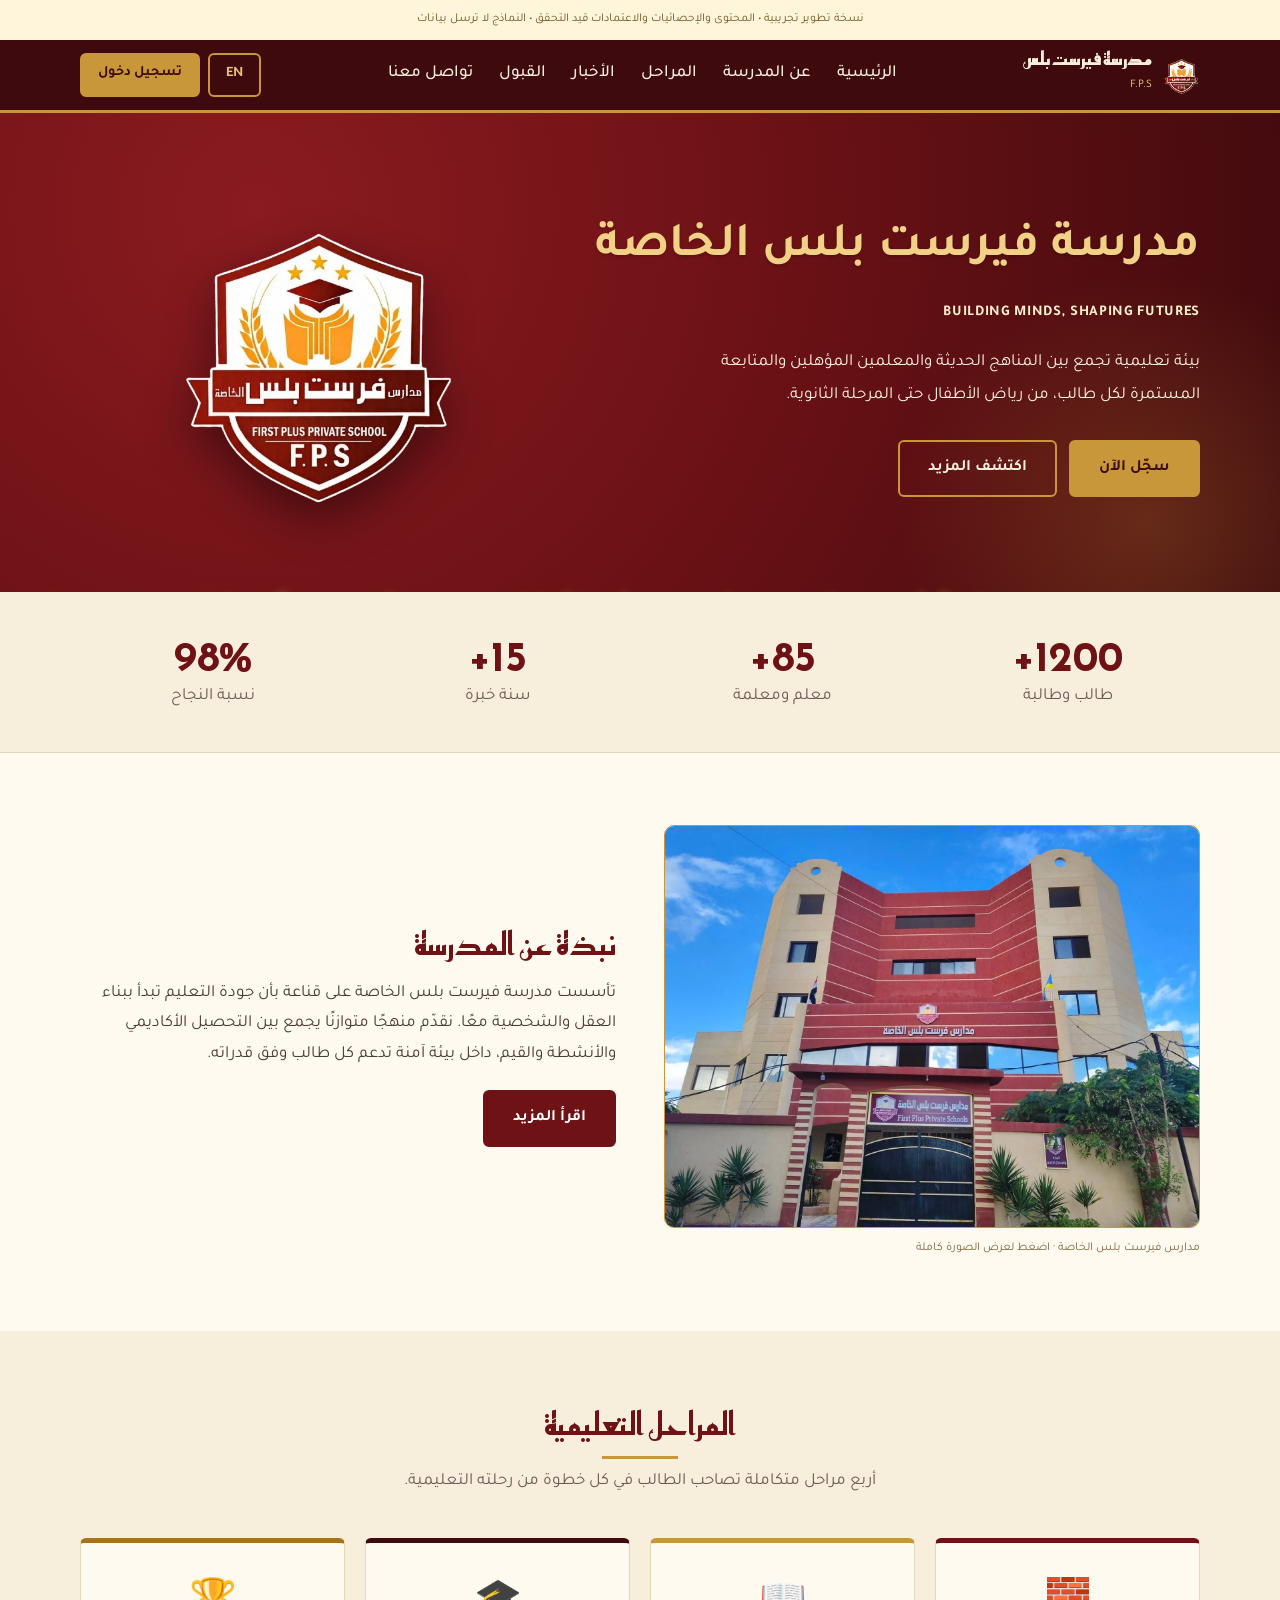
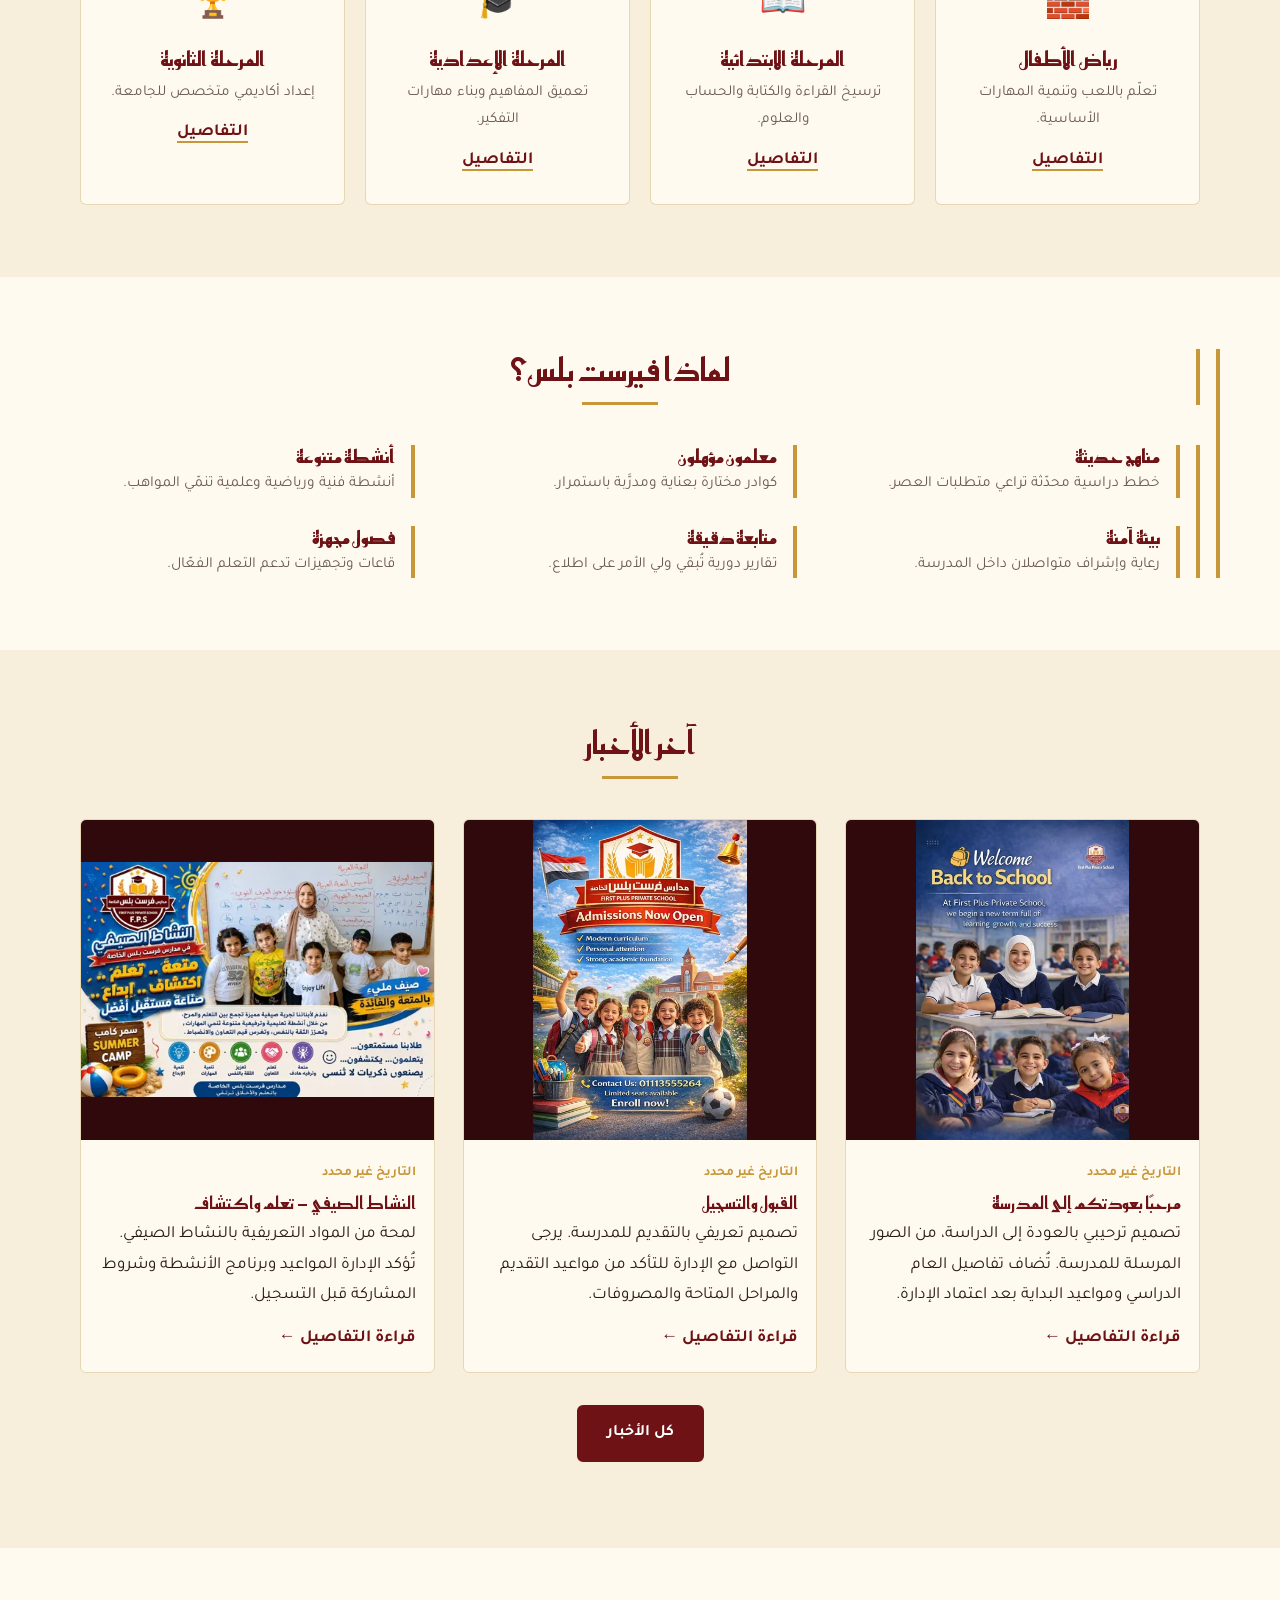
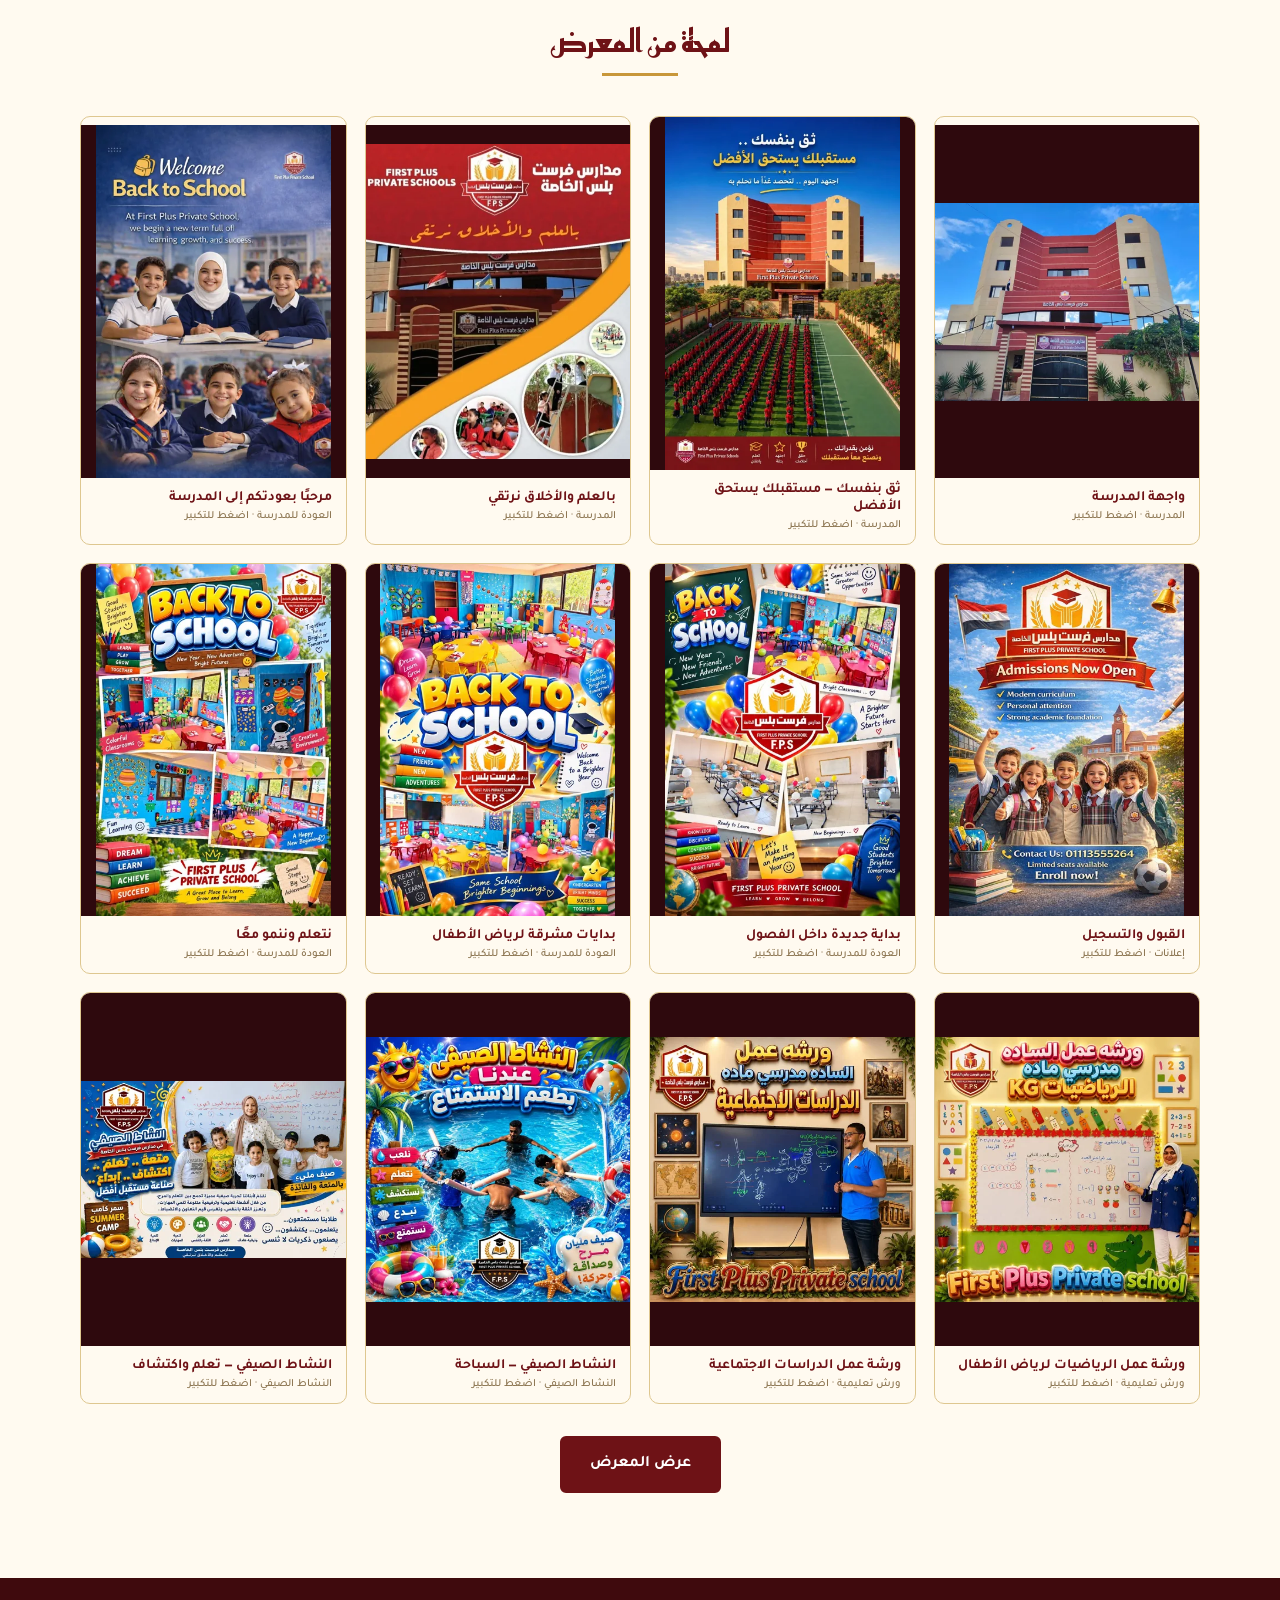
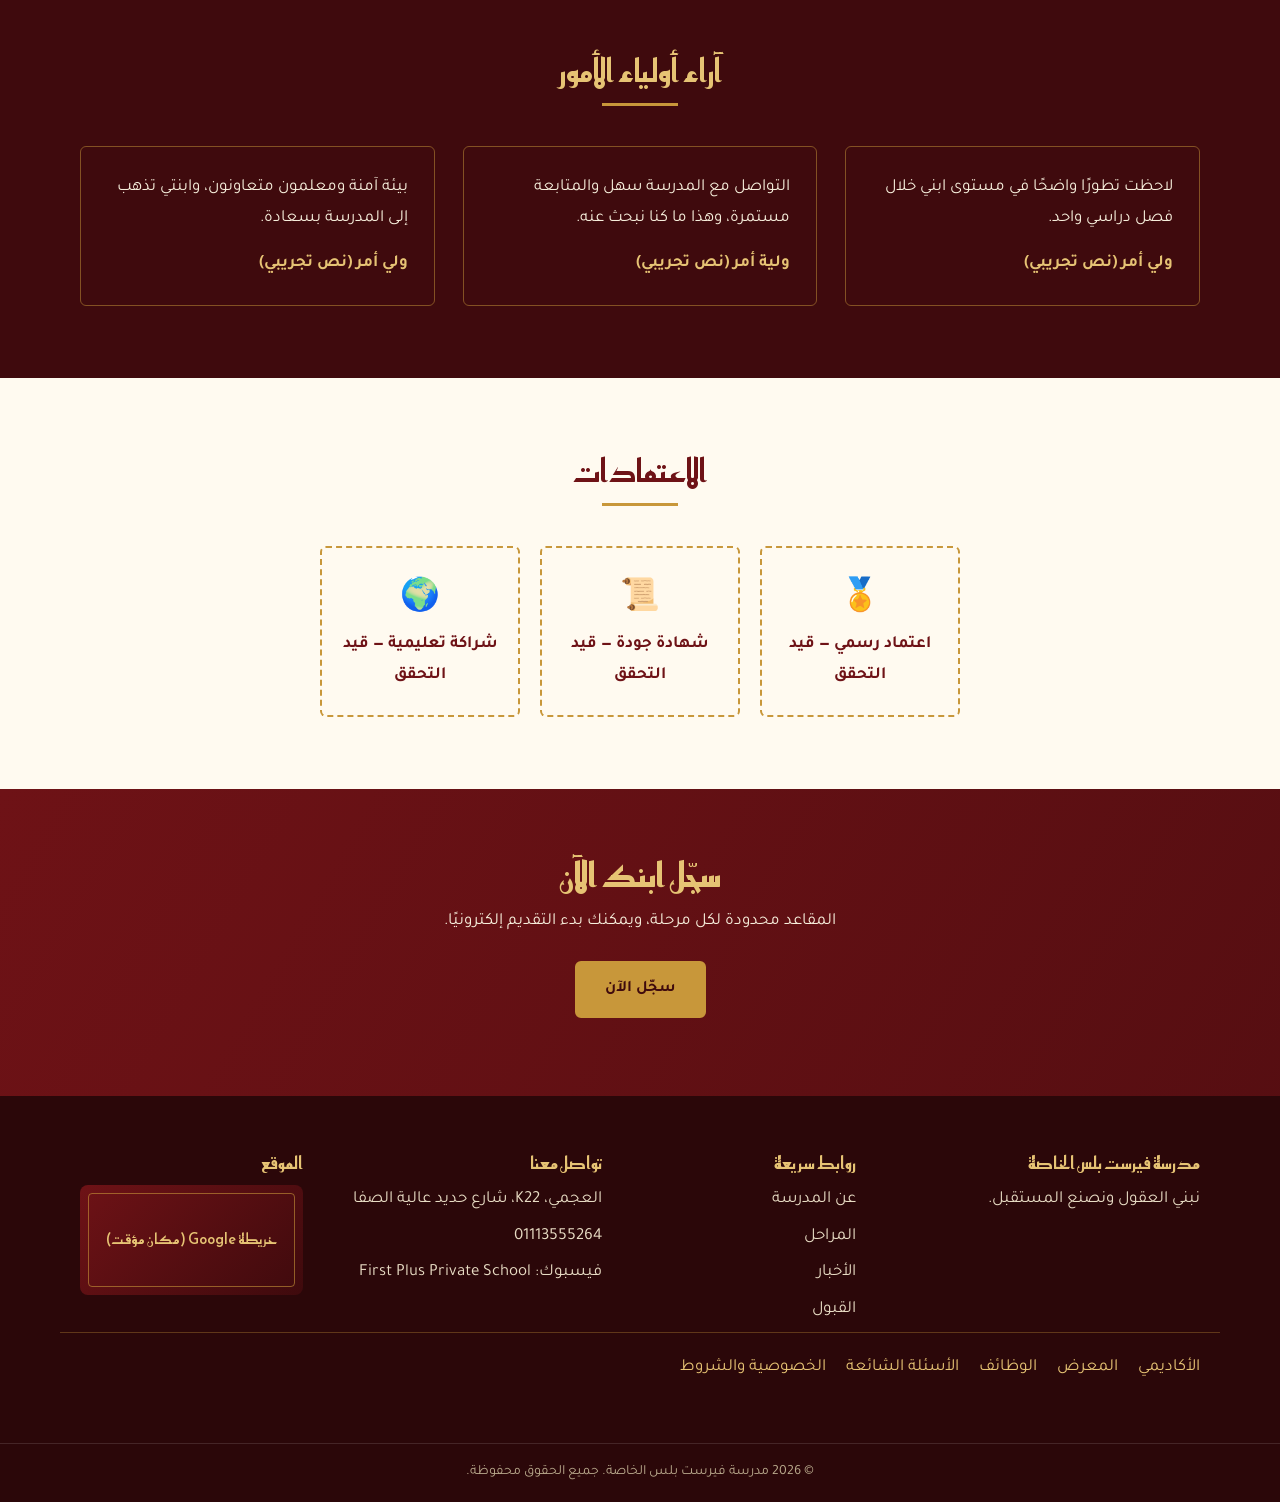
==== site/index.html @ b5f456dc "Add files via upload" ====
<!DOCTYPE html>
<html lang="ar" dir="rtl">
<head>
<meta charset="UTF-8">
<meta name="viewport" content="width=device-width, initial-scale=1">
<title>مدرسة فيرست بلس الخاصة | First Plus Private School</title>


<link rel="stylesheet" href="styles.css">
</head>
<body>
<div id="prog"></div><div class="notice">نسخة تطوير تجريبية • المحتوى والإحصائيات والاعتمادات قيد التحقق • النماذج لا ترسل بيانات</div>

<header>
 <div class="wrap bar">
  <a href="#top" class="logo" aria-label="First Plus">
   <img class="school-logo-small" src="../assets/images/image-01.png" alt="شعار مدارس فيرست بلس الخاصة">
   <span><b data-en="First Plus School">مدرسة فيرست بلس</b><small>F.P.S</small></span>
  </a>
  <nav id="menu" aria-label="القائمة الرئيسية">
   <ul>
    <li><a href="#top" data-en="Home">الرئيسية</a></li>
    <li><a href="#about" data-en="About">عن المدرسة</a></li>
    <li><a href="#stages" data-en="Stages">المراحل</a></li>
    <li><a href="#news" data-en="News">الأخبار</a></li>
    <li><a href="#join" data-en="Admission">القبول</a></li>
    <li><a href="#contact" data-en="Contact">تواصل معنا</a></li>
   <li class="mobile-login-link"><a href="#/login">بوابة المدرسة</a></li></ul>
  </nav>
  <div class="tools">
   <button title="معاينة ترجمة جزئية للرئيسية" class="btn lang" id="lang" type="button">EN</button>
   <a href="#" class="btn gold login" data-en="Login">تسجيل دخول</a>
   <button class="burger" id="burger" aria-label="القائمة" aria-expanded="false">☰</button>
  </div>
 </div>
</header>

<main id="top">
<section class="hero">
 <div class="wrap">
  <div>
   <h1 data-en="First Plus Private School">مدرسة فيرست بلس الخاصة</h1>
   <div class="en">BUILDING MINDS, SHAPING FUTURES</div>
   <p data-en="A learning environment that combines a modern curriculum, qualified teachers, and continuous follow-up with every student, from kindergarten to secondary school.">بيئة تعليمية تجمع بين المناهج الحديثة والمعلمين المؤهلين والمتابعة المستمرة لكل طالب، من رياض الأطفال حتى المرحلة الثانوية.</p>
   <div class="cta">
    <a href="#join" class="btn gold" data-en="Register now">سجّل الآن</a>
    <a href="#about" class="btn line" data-en="Discover more">اكتشف المزيد</a>
   </div>
  </div>
  <div class="shield-box"><img class="shield" src="../assets/images/image-01.png" alt="شعار مدارس فيرست بلس الخاصة"></div>
 </div>
</section>

<div class="stats">
 <div class="wrap grid4">
  <div class="stat"><strong data-n="1200">0</strong><span data-en="Students">طالب وطالبة</span></div>
  <div class="stat"><strong data-n="85">0</strong><span data-en="Teachers">معلم ومعلمة</span></div>
  <div class="stat"><strong data-n="15">0</strong><span data-en="Years of experience">سنة خبرة</span></div>
  <div class="stat"><strong data-n="98" data-s="%">0</strong><span data-en="Success rate">نسبة النجاح</span></div>
 </div>
</div>

<section class="about" id="about">
 <div class="wrap">
  <div class="ph" role="img" aria-label="صورة المدرسة">صورة المدرسة<br>(مكان مؤقت)</div>
  <div>
   <h2 data-en="About the school">نبذة عن المدرسة</h2>
   <p>تأسست مدرسة فيرست بلس الخاصة على قناعة بأن جودة التعليم تبدأ ببناء العقل والشخصية معًا. نقدّم منهجًا متوازنًا يجمع بين التحصيل الأكاديمي والأنشطة والقيم، داخل بيئة آمنة تدعم كل طالب وفق قدراته.</p>
   <a href="#" class="btn wine" data-en="Read more">اقرأ المزيد</a>
  </div>
 </div>
</section>

<section class="stages" id="stages">
 <div class="wrap">
  <div class="title"><h2 data-en="Educational stages">المراحل التعليمية</h2><p>أربع مراحل متكاملة تصاحب الطالب في كل خطوة من رحلته التعليمية.</p></div>
  <div class="grid4">
   <div class="stage"><i>🧱</i><h3 data-en="Kindergarten">رياض الأطفال</h3><p>تعلّم باللعب وتنمية المهارات الأساسية.</p><a href="#">التفاصيل</a></div>
   <div class="stage"><i>📖</i><h3 data-en="Primary">المرحلة الابتدائية</h3><p>ترسيخ القراءة والكتابة والحساب والعلوم.</p><a href="#">التفاصيل</a></div>
   <div class="stage"><i>🎓</i><h3 data-en="Preparatory">المرحلة الإعدادية</h3><p>تعميق المفاهيم وبناء مهارات التفكير.</p><a href="#">التفاصيل</a></div>
   <div class="stage"><i>🏆</i><h3 data-en="Secondary">المرحلة الثانوية</h3><p>إعداد أكاديمي متخصص للجامعة.</p><a href="#">التفاصيل</a></div>
  </div>
 </div>
</section>

<section class="why">
 <div class="wrap">
  <div class="title"><h2 data-en="Why First Plus?">لماذا فيرست بلس؟</h2></div>
  <div class="grid3">
   <div><h3>مناهج حديثة</h3><p>خطط دراسية محدّثة تراعي متطلبات العصر.</p></div>
   <div><h3>معلمون مؤهلون</h3><p>كوادر مختارة بعناية ومدرَّبة باستمرار.</p></div>
   <div><h3>أنشطة متنوعة</h3><p>أنشطة فنية ورياضية وعلمية تنمّي المواهب.</p></div>
   <div><h3>بيئة آمنة</h3><p>رعاية وإشراف متواصلان داخل المدرسة.</p></div>
   <div><h3>متابعة دقيقة</h3><p>تقارير دورية تُبقي ولي الأمر على اطلاع.</p></div>
   <div><h3>فصول مجهزة</h3><p>قاعات وتجهيزات تدعم التعلم الفعّال.</p></div>
  </div>
 </div>
</section>

<section class="news" id="news">
 <div class="wrap">
  <div class="title"><h2 data-en="Latest news">آخر الأخبار</h2></div>
  <div class="grid3">
   <article class="card"><div class="ph">صورة الخبر</div><div class="b"><time>2026-09-20</time><h3>بدء العام الدراسي الجديد</h3><p>استقبال الطلاب وتوزيع الجداول الدراسية.</p></div></article>
   <article class="card"><div class="ph">صورة الخبر</div><div class="b"><time>2026-09-12</time><h3>فتح باب التقديم للعام القادم</h3><p>التسجيل متاح لجميع المراحل.</p></div></article>
   <article class="card"><div class="ph">صورة الخبر</div><div class="b"><time>2026-09-05</time><h3>يوم النشاط الرياضي</h3><p>مسابقات وفعاليات بمشاركة الطلاب.</p></div></article>
  </div>
  <div class="more"><a href="#" class="btn wine" data-en="All news">كل الأخبار</a></div>
 </div>
</section>

<section>
 <div class="wrap">
  <div class="title"><h2 data-en="Gallery">لمحة من المعرض</h2></div>
  <div class="gal">
   <div class="ph">أنشطة</div><div class="ph">رحلات</div><div class="ph">حفلات</div><div class="ph">رياضة</div>
   <div class="ph">فنون</div><div class="ph">علوم</div><div class="ph">مكتبة</div><div class="ph">طابور</div>
  </div>
 </div>
</section>

<section class="quotes">
 <div class="wrap">
  <div class="title"><h2 data-en="Parents' opinions">آراء أولياء الأمور</h2></div>
  <div class="grid3">
   <div class="q"><p>لاحظت تطورًا واضحًا في مستوى ابني خلال فصل دراسي واحد.</p><b>ولي أمر (نص تجريبي)</b></div>
   <div class="q"><p>التواصل مع المدرسة سهل والمتابعة مستمرة، وهذا ما كنا نبحث عنه.</p><b>ولية أمر (نص تجريبي)</b></div>
   <div class="q"><p>بيئة آمنة ومعلمون متعاونون، وابنتي تذهب إلى المدرسة بسعادة.</p><b>ولي أمر (نص تجريبي)</b></div>
  </div>
 </div>
</section>

<section>
 <div class="wrap">
  <div class="title"><h2 data-en="Accreditations">الاعتمادات</h2></div>
  <div class="acc">
   <div><span>🏅</span>اعتماد رسمي — قيد التحقق</div>
   <div><span>📜</span>شهادة جودة — قيد التحقق</div>
   <div><span>🌍</span>شراكة تعليمية — قيد التحقق</div>
  </div>
 </div>
</section>

<section class="join" id="join">
 <div class="wrap">
  <h2 data-en="Register your child now">سجّل ابنك الآن</h2>
  <p>المقاعد محدودة لكل مرحلة، ويمكنك بدء التقديم إلكترونيًا.</p>
  <a href="#" class="btn gold" data-en="Register now">سجّل الآن</a>
 </div>
</section>
</main><main id="pages" hidden tabindex="-1"></main>

<footer id="contact">
 <div class="wrap fgrid">
  <div><h3>مدرسة فيرست بلس الخاصة</h3><p>نبني العقول ونصنع المستقبل.</p></div>
  <div><h3 data-en="Quick links">روابط سريعة</h3><ul><li><a href="#about">عن المدرسة</a></li><li><a href="#stages">المراحل</a></li><li><a href="#news">الأخبار</a></li><li><a href="#join">القبول</a></li></ul></div>
  <div><h3 data-en="Contact us">تواصل معنا</h3><ul><li>العجمي، K22، شارع حديد عالية الصفا</li><li><a href="tel:01113555264" dir="ltr">01113555264</a></li><li>فيسبوك: First Plus Private School</li></ul></div>
  <div><h3>الموقع</h3><div class="ph map">خريطة Google (مكان مؤقت)</div></div>
 </div>
 <div class="wrap extra-links"><a href="#/academic">الأكاديمي</a><a href="#/gallery">المعرض</a><a href="#/jobs">الوظائف</a><a href="#/faq">الأسئلة الشائعة</a><a href="#/privacy">الخصوصية والشروط</a></div><div class="copy">© 2026 مدرسة فيرست بلس الخاصة. جميع الحقوق محفوظة.</div>
</footer>




<dialog id="schoolLightbox" aria-labelledby="lightboxTitle">
 <header class="lightbox-head" style="position:static;background:transparent"><div><small>FIRST PLUS · معرض المدرسة</small><h2 id="lightboxTitle"></h2></div><button type="button" class="lightbox-close" aria-label="إغلاق عارض الصور">×</button></header>
 <div class="lightbox-stage"><button type="button" class="lightbox-arrow prev" aria-label="الصورة السابقة">❯</button><div class="lightbox-canvas"><img id="lightboxImage" alt="" draggable="false"></div><button type="button" class="lightbox-arrow next" aria-label="الصورة التالية">❮</button></div>
 <div class="lightbox-bottom"><div class="lightbox-meta"><span>اسحب أو استخدم الأسهم للتنقل · Esc للإغلاق</span><span class="lightbox-count" aria-live="polite" id="lightboxCount"></span></div><div class="lightbox-thumbs" aria-label="اختيار صورة"></div></div>
</dialog>

<script src="script.js"></script>
</body>
</html>
---- site/styles.css ----
@font-face {
  font-family: 'Reem Kufi';
  font-style: normal;
  font-weight: 500;
  font-display: swap;
  src: url(../assets/fonts/font-01.ttf) format('truetype');
}
@font-face {
  font-family: 'Reem Kufi';
  font-style: normal;
  font-weight: 700;
  font-display: swap;
  src: url(../assets/fonts/font-02.ttf) format('truetype');
}
@font-face {
  font-family: 'Tajawal';
  font-style: normal;
  font-weight: 400;
  font-display: swap;
  src: url(../assets/fonts/font-03.ttf) format('truetype');
}
@font-face {
  font-family: 'Tajawal';
  font-style: normal;
  font-weight: 500;
  font-display: swap;
  src: url(../assets/fonts/font-04.ttf) format('truetype');
}
@font-face {
  font-family: 'Tajawal';
  font-style: normal;
  font-weight: 700;
  font-display: swap;
  src: url(../assets/fonts/font-05.ttf) format('truetype');
}
:root{--wine:#6e1216;--deep:#3f0a0d;--gold:#c8973a;--gold2:#e6c374;--cream:#f7efdc;--paper:#fffaf0;--ink:#2a1a17;--muted:#6b5b55}
*{box-sizing:border-box;margin:0;padding:0}
html{scroll-behavior:smooth}
body{font-family:'Tajawal',Tahoma,Arial,sans-serif;background:var(--paper);color:var(--ink);line-height:1.8;font-size:17px}
h1,h2,h3,.logo b{font-family:'Reem Kufi','Tajawal',Tahoma,Arial,sans-serif;line-height:1.35}
a{color:inherit;text-decoration:none}
:focus-visible{outline:3px solid var(--gold);outline-offset:3px}
.wrap{max-width:1160px;margin:auto;padding:0 20px}
section{padding:72px 0}
.title{text-align:center;margin-bottom:40px}
.title h2{font-size:2rem;color:var(--wine)}
.title p{color:var(--muted);max-width:560px;margin:8px auto 0}
.btn{display:inline-block;padding:12px 28px;border-radius:6px;font-weight:700;border:2px solid var(--gold);cursor:pointer;font-family:inherit;font-size:1rem;transition:.2s}
.btn.gold{background:var(--gold);color:var(--deep)}.btn.gold:hover{background:var(--gold2)}
.btn.line{color:var(--cream)}.btn.line:hover{background:rgba(255,255,255,.1)}
.btn.wine{background:var(--wine);border-color:var(--wine);color:#fff}.btn.wine:hover{background:var(--deep)}

/* header */
header{position:sticky;top:0;z-index:50;background:var(--deep);border-bottom:3px solid var(--gold)}
.bar{display:flex;align-items:center;justify-content:space-between;height:70px;gap:16px}
.logo{display:flex;align-items:center;gap:10px;color:var(--cream)}
.logo svg{width:38px;height:44px}
.logo b{font-size:1.15rem;display:block;line-height:1.2}.logo small{font-size:.72rem;color:var(--gold2)}
nav ul{display:flex;gap:22px;list-style:none}
nav a{color:var(--cream);font-weight:500;padding:6px 2px;border-bottom:2px solid transparent}
nav a:hover{border-color:var(--gold)}
.tools{display:flex;gap:8px;align-items:center}
.tools .btn{padding:6px 16px;font-size:.9rem}
.tools .lang{background:none;color:var(--gold2)}
.burger{display:none;background:none;border:0;color:var(--cream);font-size:1.8rem;cursor:pointer}

/* hero */
.hero{background:radial-gradient(circle at 20% 20%,#8a1b20 0,var(--wine) 45%,var(--deep) 100%);color:var(--cream);padding:88px 0;position:relative;overflow:hidden}
.hero::after{content:"";position:absolute;inset:auto -10% -40% auto;width:520px;height:520px;border-radius:50%;background:radial-gradient(var(--gold) 0,transparent 68%);opacity:.22}
.hero .wrap{display:grid;grid-template-columns:1.3fr 1fr;gap:40px;align-items:center;position:relative;z-index:1}
.hero h1{font-size:clamp(2.2rem,5vw,3.6rem);color:var(--gold2);text-shadow:0 3px 0 rgba(0,0,0,.35)}
.hero .en{font-family:'Reem Kufi';letter-spacing:.06em;font-size:1.1rem;margin:4px 0 14px;direction:ltr;text-align:right}
.hero p{max-width:520px;margin-bottom:28px;opacity:.92}
.hero .cta{display:flex;gap:12px;flex-wrap:wrap}
.shield{justify-self:center;width:min(300px,80%);filter:drop-shadow(0 18px 24px rgba(0,0,0,.45))}

/* stats */
.stats{background:var(--cream);padding:40px 0;border-bottom:1px solid #e6d7b5}
.grid4{display:grid;grid-template-columns:repeat(4,1fr);gap:20px;text-align:center}
.stat strong{font-family:'Reem Kufi';font-size:2.6rem;color:var(--wine);display:block;line-height:1.2}
.stat span{color:var(--muted)}

/* about */
.about .wrap{display:grid;grid-template-columns:1fr 1fr;gap:48px;align-items:center}
.ph{border-radius:8px;background:linear-gradient(135deg,var(--wine),var(--deep));color:var(--gold2);display:flex;align-items:center;justify-content:center;text-align:center;font-family:'Reem Kufi';padding:16px;position:relative}
.ph::before{content:"";position:absolute;inset:8px;border:1px solid var(--gold);border-radius:4px;opacity:.6}
.about .ph{min-height:320px;font-size:1.2rem}
.about h2{font-size:2rem;color:var(--wine);margin-bottom:12px}
.about p{margin-bottom:20px;color:#4b3b36}

/* stages */
.stages{background:var(--cream)}
.stage{background:var(--paper);border:1px solid #e6d7b5;border-top:5px solid var(--wine);padding:28px 22px;text-align:center;border-radius:6px}
.stage:nth-child(2){border-top-color:var(--gold)}.stage:nth-child(3){border-top-color:var(--deep)}.stage:nth-child(4){border-top-color:#a8721a}
.stage i{font-style:normal;font-size:2.4rem;display:block}
.stage h3{color:var(--wine);margin:6px 0}
.stage p{color:var(--muted);font-size:.95rem;margin-bottom:12px}
.stage a{color:var(--wine);font-weight:700;border-bottom:2px solid var(--gold)}

/* why */
.grid3{display:grid;grid-template-columns:repeat(3,1fr);gap:28px}
.why div{padding:0 4px 0 0;border-right:4px solid var(--gold);padding-right:16px}
.why h3{color:var(--wine);font-size:1.15rem}
.why p{color:var(--muted);font-size:.96rem}

/* news */
.news{background:var(--cream)}
.card{background:var(--paper);border-radius:6px;overflow:hidden;border:1px solid #e6d7b5}
.card .ph{height:170px;border-radius:0}
.card div.b{padding:18px}
.card time{color:var(--gold);font-weight:700;font-size:.85rem}
.card h3{font-size:1.1rem;color:var(--wine);margin:4px 0}
.more{text-align:center;margin-top:32px}

/* gallery */
.gal{display:grid;grid-template-columns:repeat(4,1fr);gap:12px}
.gal .ph{height:150px;font-size:.95rem}
.gal .ph:nth-child(1),.gal .ph:nth-child(6){grid-column:span 2;height:150px}
.gal .ph:nth-child(even){background:linear-gradient(135deg,#8a1b20,var(--wine))}
.gal .ph:nth-child(3n){background:linear-gradient(135deg,#a8721a,#6b4610)}

/* testimonials */
.quotes{background:var(--deep);color:var(--cream)}
.quotes .title h2{color:var(--gold2)}
.q{border:1px solid rgba(200,151,58,.5);padding:26px;border-radius:6px}
.q p{margin-bottom:14px}
.q b{color:var(--gold2)}

/* accreditation */
.acc{display:flex;flex-wrap:wrap;gap:20px;justify-content:center}
.acc div{width:200px;padding:24px 16px;text-align:center;border:2px dashed var(--gold);border-radius:6px;color:var(--wine);font-weight:700}
.acc span{display:block;font-size:2rem}

/* cta */
.join{background:linear-gradient(120deg,var(--wine),var(--deep));color:var(--cream);text-align:center;padding:64px 0}
.join h2{font-size:2.1rem;color:var(--gold2)}
.join p{margin:8px 0 24px}

/* footer */
footer{background:#2b0709;color:#e8dcc4;padding:56px 0 0}
.fgrid{display:grid;grid-template-columns:1.4fr 1fr 1.2fr 1fr;gap:32px}
footer h3{color:var(--gold2);font-size:1.1rem;margin-bottom:10px}
footer li{list-style:none;margin-bottom:6px}
footer a:hover{color:var(--gold2)}
.map{height:110px;font-size:.9rem;margin-top:8px}
.copy{margin-top:40px;padding:16px 0;border-top:1px solid rgba(255,255,255,.12);text-align:center;font-size:.88rem;color:#b9a98c}

@media(max-width:900px){
 .hero .wrap,.about .wrap{grid-template-columns:1fr}
 .grid4,.fgrid{grid-template-columns:repeat(2,1fr)}
 .grid3{grid-template-columns:1fr 1fr}
 .gal{grid-template-columns:repeat(2,1fr)}
 .burger{display:block}
 nav{position:absolute;top:70px;inset-inline:0;background:var(--deep);display:none;padding:12px 20px 20px}
 nav.open{display:block}nav ul{flex-direction:column;gap:10px}
 .tools .login{display:none}
}
@media(max-width:560px){.grid3{grid-template-columns:1fr}section{padding:52px 0}.hero{padding:56px 0}}
@media(prefers-reduced-motion:reduce){html{scroll-behavior:auto}*{transition:none!important}}

/* ===== Motion layer ===== */
.btn{position:relative;overflow:hidden;isolation:isolate}
.btn::after{content:"";position:absolute;inset:0;background:linear-gradient(105deg,transparent 35%,rgba(255,255,255,.45) 50%,transparent 65%);transform:translateX(120%);z-index:-1}
.btn:hover::after{transform:translateX(-120%);transition:transform .7s}
.btn:hover{transform:translateY(-2px);box-shadow:0 8px 18px rgba(0,0,0,.25)}
header{transition:box-shadow .3s}.bar{transition:height .3s}
header.scrolled{box-shadow:0 6px 20px rgba(0,0,0,.35)}header.scrolled .bar{height:58px}
#prog{position:fixed;top:0;inset-inline-start:0;height:3px;width:0;background:linear-gradient(90deg,var(--gold),var(--gold2));z-index:99}

/* hero: one orchestrated entrance */
@keyframes rise{from{opacity:0;transform:translateY(34px)}to{opacity:1;transform:none}}
@keyframes drop{from{opacity:0;transform:translateY(-60px) scale(.85) rotate(-4deg)}to{opacity:1;transform:none}}
@keyframes float{0%,100%{transform:translateY(0)}50%{transform:translateY(-14px)}}
@keyframes shimmer{to{background-position:-200% 0}}
@keyframes ember{0%{transform:translateY(0) scale(.6);opacity:0}15%{opacity:.9}100%{transform:translateY(-420px) scale(1.2);opacity:0}}
.hero h1{background:linear-gradient(100deg,#c8973a 20%,#fff2c4 45%,#c8973a 70%);background-size:200% 100%;-webkit-background-clip:text;background-clip:text;color:transparent;text-shadow:none;filter:drop-shadow(0 3px 0 rgba(0,0,0,.35));animation:rise .9s .1s both,shimmer 5s 1.2s linear infinite}
.hero .en{animation:rise .9s .35s both}
.hero p{animation:rise .9s .55s both}
.hero .cta{animation:rise .9s .75s both}
.shield{animation:drop 1.1s .3s cubic-bezier(.2,.9,.3,1.2) both}
.shield-box{justify-self:center;width:min(300px,80%);animation:float 6s 1.6s ease-in-out infinite}
.shield-box .shield{width:100%}
.spark{position:absolute;bottom:-10px;width:6px;height:6px;border-radius:50%;background:var(--gold2);box-shadow:0 0 10px var(--gold);animation:ember linear infinite;z-index:0}

/* scroll reveal */
.js .rv{opacity:0;transform:translateY(30px);transition:opacity .8s cubic-bezier(.2,.7,.2,1),transform .8s cubic-bezier(.2,.7,.2,1);transition-delay:var(--d,0s)}
.js .rv.in{opacity:1;transform:none}
.title h2::after{content:"";display:block;width:76px;height:3px;background:var(--gold);margin:10px auto 0;transform:scaleX(0);transition:transform .9s .3s}
.title.in h2::after{transform:scaleX(1)}

/* hover life */
.stage,.card,.q{transition:transform .35s,box-shadow .35s}
.stage:hover,.card:hover{transform:translateY(-8px)!important;box-shadow:0 16px 30px rgba(110,18,22,.18)}
.stage i{transition:transform .4s;display:inline-block}.stage:hover i{transform:scale(1.25) rotate(-8deg)}
.why div{transition:border-width .25s,padding .25s}.why div:hover{border-right-width:10px}
.gal .ph{overflow:hidden;transition:transform .4s,filter .4s}.gal .ph:hover{transform:scale(1.04);filter:brightness(1.15);z-index:2}
.acc div{transition:transform .3s,background .3s}.acc div:hover{transform:translateY(-6px) rotate(-1.5deg);background:var(--cream)}
.join{background-size:200% 200%;animation:bg 10s ease-in-out infinite alternate}
@keyframes bg{to{background-position:100% 50%}}
@media(prefers-reduced-motion:reduce){.hero *,.shield,.shield-box,.join,.spark{animation:none!important}.js .rv{opacity:1;transform:none}.hero h1{color:var(--gold2);background:none}}

[hidden]{display:none!important}section{scroll-margin-top:85px}.pagehero{padding:50px 0;background:linear-gradient(110deg,var(--deep),var(--wine));color:var(--cream)}.pagehero h1{font-size:2.6rem;color:var(--gold2);margin:12px 0}.pagehero p{max-width:720px}.crumb{font-size:14px;color:var(--gold2)}.pagebody{padding:48px 20px 72px}.panel{background:white;border:1px solid #eadcbd;border-radius:10px;padding:26px;margin-bottom:24px}.panel h2,.panel h3{color:var(--wine);margin-bottom:15px}.panel p{margin:12px 0;color:var(--muted)}.twoCol{display:grid;grid-template-columns:1fr 1fr;gap:24px}.formgrid{display:grid;grid-template-columns:1fr 1fr;gap:18px}.field{display:flex;flex-direction:column;gap:6px}.field.full{grid-column:1/-1}.field input,.field select,.field textarea,.searchbox{width:100%;font:inherit;padding:12px;border:1px solid #cfbea0;border-radius:6px;background:#fffefb;color:var(--ink)}.field textarea{min-height:130px;resize:vertical}.hint{background:#f7efdc;border-right:3px solid var(--gold);padding:14px 18px;font-size:14px;margin:18px 0;color:#705329}.formresult{padding:20px;background:#eff7ef;color:#285f36;border-radius:6px;margin-top:20px}.steps{display:flex;gap:12px;flex-wrap:wrap;margin:20px 0}.steps span,.filter{padding:8px 15px;border-radius:25px;background:var(--cream);border:1px solid #e3d0a6;font:inherit}.filter{cursor:pointer}.filter.active{background:var(--wine);color:white}.filterrow{display:flex;gap:10px;flex-wrap:wrap;margin-bottom:25px}.pagebody details{padding:18px;border-bottom:1px solid #e3d0a6}.pagebody summary{cursor:pointer;font-weight:bold;color:var(--wine)}.pagebody ul,.pagebody ol{padding-inline-start:25px}.newslink{color:var(--wine);font-weight:bold;display:block;margin-top:12px}.badge{font-size:12px;color:#927130}.imagebox{height:190px;display:grid;place-items:center;background:linear-gradient(140deg,var(--wine),var(--deep));color:var(--gold2);border-radius:8px}.notice{background:#fff5db;padding:9px 20px;text-align:center;font-size:12px;color:#75551e}.pagebody .grid3{align-items:start}.extra-links{display:flex;gap:20px;flex-wrap:wrap;padding-top:20px;padding-bottom:20px;border-top:1px solid #c8973a55;color:var(--gold2)}.stage-detail{margin-bottom:22px}.pagebody .btn.line{color:var(--wine)}@media(max-width:700px){.twoCol,.formgrid{grid-template-columns:1fr}.pagehero h1{font-size:2rem}.pagebody{padding:30px 16px}.panel{padding:20px}.pagebody .grid3{grid-template-columns:1fr}.pagebody .grid4{grid-template-columns:1fr 1fr}} 


/* Responsive revision: compact phones, tablets, laptops and wide desktops. */
img,svg{max-width:100%}.wrap{width:100%}.hero .wrap>*,.about .wrap>*,.grid4>*,.grid3>*,.fgrid>*,.twoCol>*,.formgrid>*{min-width:0}
p,h1,h2,h3,.extra-links{overflow-wrap:break-word}input,select,textarea{min-width:0;max-width:100%}.btn{min-height:44px}.tools{flex-shrink:0}.logo{min-width:0}.logo .school-logo-small{flex-shrink:0}
.hero h1{font-size:clamp(2rem,4.5vw,3.6rem)}.shield-box{width:clamp(210px,25vw,300px);max-width:90%}.hero .en{text-align:start}
.pagebody .panel{min-width:0}.field input,.field select,.field textarea{font-size:16px}.pagebody .grid3,.pagebody .grid4{gap:20px}
@media(min-width:1600px){.wrap{max-width:1320px}.hero{padding:100px 0}.hero .wrap{gap:70px}.shield-box{width:340px}.hero h1{font-size:3.8rem}.hero p{max-width:610px}}
@media(min-width:901px) and (max-width:1100px){nav ul{gap:14px}nav a{font-size:15px}.bar{gap:12px}.logo b{font-size:1rem}.tools .btn{padding:7px 12px}.hero .wrap{gap:25px}.fgrid{gap:22px}}
@media(max-width:900px){.bar,header.scrolled .bar{height:72px}nav{top:100%;max-height:calc(100dvh - 100px);overflow-y:auto;box-shadow:0 12px 20px #25040830}nav a{display:block;padding:10px 8px}nav ul{gap:3px}.tools .login{display:inline-flex;align-items:center}.burger{min-width:44px;min-height:44px}.hero .wrap{gap:40px}.hero .wrap>div:first-child{text-align:center}.hero p{margin-left:auto;margin-right:auto}.hero .cta{justify-content:center}.hero .en{text-align:center}.shield-box{width:250px}.about .wrap{gap:28px}.about .ph{min-height:250px}.fgrid{grid-template-columns:repeat(2,minmax(0,1fr))}.twoCol{grid-template-columns:1fr}.pagebody .grid3{grid-template-columns:repeat(2,minmax(0,1fr))}.hero:after{max-width:80vw}.notice{font-size:11px}}
@media(max-width:600px){.wrap{padding-left:16px;padding-right:16px}section{padding:44px 0}.bar{gap:8px}.logo{gap:7px}.logo b{font-size:.95rem}.logo small{font-size:.65rem}.logo .school-logo-small{width:34px;height:40px}.tools{gap:5px}.tools .btn{font-size:13px;padding:6px 9px}.tools .login{display:none}.hero{padding:40px 0 32px}.hero .wrap{gap:28px}.hero h1{font-size:clamp(1.95rem,7.4vw,2.7rem);line-height:1.5}.hero .en{font-size:.78rem;letter-spacing:.03em;margin-top:12px}.hero p{font-size:16px;line-height:1.9;margin-bottom:22px}.hero .cta .btn{padding:10px 17px}.shield-box{width:clamp(185px,52vw,240px)}.grid4{gap:12px}.stats{padding:26px 0}.stat strong{font-size:2rem}.stat span{font-size:14px}.title{margin-bottom:26px}.title h2,.about h2{font-size:1.7rem}.grid3,.pagebody .grid3{grid-template-columns:1fr}.stage{padding:20px 13px}.stage h3{font-size:1.1rem}.stage p{font-size:14px}.gal{gap:10px}.fgrid{gap:25px}.extra-links{gap:14px;font-size:14px}.pagehero{padding:30px 0}.pagehero h1{font-size:2rem}.pagebody{padding:28px 16px 45px}.pagebody .panel{padding:20px}.formgrid{grid-template-columns:1fr}.pagebody .grid4{grid-template-columns:repeat(2,minmax(0,1fr))}.steps{gap:8px}.steps span{font-size:13px}.pagebody .btn{max-width:100%;white-space:normal}}
@media(max-width:380px){.logo b{font-size:.84rem}.tools .btn{padding:5px 8px}.bar{gap:5px}.hero .cta{gap:8px}.hero .cta .btn{font-size:14px;padding:10px 14px}.stages .grid4{grid-template-columns:1fr}.fgrid{grid-template-columns:1fr}.gal .ph{font-size:14px}.pagebody .grid4{grid-template-columns:1fr}.notice{padding:8px 12px}}

.logo .school-logo-small{width:38px;height:44px;object-fit:contain;flex-shrink:0}.shield-box img.shield{width:100%;height:auto;display:block;object-fit:contain}
.mobile-login-link{display:none}@media(max-width:600px){.mobile-login-link{display:list-item}.logo .school-logo-small{width:34px;height:40px}}
/* Keep the uploaded entrance, float and scroll reveal animations unchanged. */
@media print{.js .rv{opacity:1;transform:none}}

/* Supplied school photographs and branded, keyboard-accessible lightbox. */
.gal.photo-grid,.photo-grid{display:grid;grid-template-columns:repeat(4,minmax(0,1fr));gap:18px}
.photo-tile{display:block;width:100%;min-width:0;border:1px solid #dec790;background:#fffaf0;border-radius:10px;padding:0;overflow:hidden;cursor:zoom-in;text-align:start;color:var(--wine);font-family:inherit;transition:transform .25s,box-shadow .25s}
.photo-tile:hover{transform:translateY(-5px);box-shadow:0 12px 25px #3f0a0d22}.photo-tile:focus-visible{outline:3px solid var(--gold);outline-offset:4px}
.photo-frame{display:flex;align-items:center;justify-content:center;aspect-ratio:3/4;background:#2e090d;overflow:hidden}.photo-frame img{display:block;width:100%;height:100%;object-fit:contain;transition:transform .4s}.photo-tile:hover img{transform:scale(1.025)}
.photo-label{display:block;padding:12px 14px;font-size:14px;font-weight:700}.photo-label small{display:block;color:#88704b;font-size:11px;font-weight:500;margin-top:3px}
.about-photo{margin:0}.about-photo button{padding:0;border:1px solid #c8973a;border-radius:10px;overflow:hidden;background:#f7efdc;display:block;width:100%;cursor:zoom-in}.about-photo img{display:block;width:100%;height:auto;object-fit:contain}.about-photo figcaption{font-size:12px;color:#806642;margin-top:10px}
.news-photo{display:flex;width:100%;height:320px;align-items:center;justify-content:center;padding:0;border:0;background:#30090d;cursor:zoom-in}.news-photo img{width:100%;height:100%;object-fit:contain;display:block}.article-photo{height:auto;max-height:none;margin:20px 0;border-radius:8px;overflow:hidden}.article-photo img{max-height:680px;width:100%;height:auto;object-fit:contain}.gallery-intro{color:var(--muted);margin-bottom:24px}
#schoolLightbox{position:fixed;inset:0;margin:auto;width:min(1140px,calc(100vw - 48px));height:min(900px,calc(100dvh - 48px));max-width:none;max-height:none;border:1px solid #b98a35;border-radius:15px;padding:0;color:#f7edcf;background:linear-gradient(140deg,#4c0c12,#210609);box-shadow:0 30px 100px #0009;overflow:hidden;direction:rtl}
#schoolLightbox[open]{display:flex;flex-direction:column;animation:lightboxEnter .2s ease-out}#schoolLightbox::backdrop{background:#160507df;backdrop-filter:blur(8px)}
.lightbox-head{display:flex;justify-content:space-between;align-items:center;gap:15px;padding:14px 20px;border-bottom:1px solid #c8973a44;flex-shrink:0}.lightbox-head small{color:#d6b76f;font-size:11px;letter-spacing:1px}.lightbox-head h2{font-size:18px;color:#f3d594;margin-top:2px}.lightbox-close,.lightbox-arrow{display:grid;place-items:center;background:#ffffff0b;color:#f1d48e;border:1px solid #c8973a80;border-radius:9px;cursor:pointer;width:44px;height:44px;font-size:25px;flex-shrink:0}.lightbox-close:hover,.lightbox-arrow:hover{background:#c8973a;color:#35080d}
.lightbox-stage{position:relative;display:grid;grid-template-columns:54px minmax(0,1fr) 54px;gap:12px;align-items:center;flex:1;min-height:0;padding:16px}.lightbox-canvas{min-width:0;height:100%;min-height:0;display:flex;align-items:center;justify-content:center;touch-action:pan-y}.lightbox-canvas img{width:100%;height:100%;object-fit:contain;display:block;user-select:none;-webkit-user-drag:none}.lightbox-arrow{justify-self:center}.lightbox-bottom{flex-shrink:0;border-top:1px solid #c8973a44;padding:12px 20px}.lightbox-meta{display:flex;justify-content:space-between;gap:15px;align-items:center;font-size:12px;color:#d9c299;margin-bottom:10px}.lightbox-count{color:#f4d182;font-weight:700;white-space:nowrap}.lightbox-thumbs{display:flex;gap:8px;overflow-x:auto;direction:ltr;scrollbar-width:thin;scrollbar-color:#aa8038 #29080c;padding:3px 2px 7px}.lightbox-thumb{padding:0;border:2px solid transparent;border-radius:5px;background:#ffffff10;flex:0 0 48px;height:53px;overflow:hidden;cursor:pointer}.lightbox-thumb img{width:100%;height:100%;object-fit:cover;display:block}.lightbox-thumb[aria-current="true"]{border-color:#f0c96e;box-shadow:0 0 0 1px #f0c96e}.lightbox-close:focus-visible,.lightbox-arrow:focus-visible,.lightbox-thumb:focus-visible{outline:3px solid #fff0ba;outline-offset:2px}
@keyframes lightboxEnter{from{transform:translateY(10px) scale(.98)}to{transform:none}}
@media(max-width:1000px){.gal.photo-grid,.photo-grid{grid-template-columns:repeat(3,minmax(0,1fr))}}
@media(max-width:650px){.gal.photo-grid,.photo-grid{grid-template-columns:repeat(2,minmax(0,1fr));gap:12px}.photo-label{font-size:12px;padding:10px}.news-photo{height:360px}#schoolLightbox{width:calc(100vw - 16px);height:calc(100dvh - 24px);border-radius:12px}.lightbox-head{padding:12px}.lightbox-head h2{font-size:15px}.lightbox-head small{font-size:9px}.lightbox-stage{grid-template-columns:1fr;padding:8px 5px}.lightbox-canvas{grid-column:1;grid-row:1}.lightbox-arrow{position:absolute;bottom:8px;width:42px;height:42px;background:#37080cec;font-size:23px;z-index:2}.lightbox-arrow.prev{right:12px}.lightbox-arrow.next{left:12px}.lightbox-bottom{padding:10px 12px}.lightbox-meta{font-size:10px;gap:6px}.lightbox-thumb{height:46px;flex-basis:40px}}
@media(max-height:540px){#schoolLightbox{height:calc(100dvh - 12px)}.lightbox-thumbs{display:none}.lightbox-head{padding:7px 14px}.lightbox-bottom{padding:7px 14px}.lightbox-meta{margin:0}.lightbox-head small{display:none}}
@media(prefers-reduced-motion:reduce){#schoolLightbox[open],.photo-tile,.photo-frame img{animation:none!important;transition:none!important}}


/* Hero typography correction: legible Arabic shaping, generous line height, no clipped gradient text. */
.hero h1{font-family:'Tajawal',Tahoma,Arial,sans-serif;font-weight:700;font-size:clamp(2.1rem,3.8vw,3.5rem);line-height:1.5;letter-spacing:normal;word-spacing:normal;text-wrap:balance;overflow:visible;padding:4px 0 6px;margin:0;background:none;-webkit-background-clip:initial;background-clip:initial;-webkit-text-fill-color:#f1d186;color:#f1d186;filter:none;text-shadow:0 2px 3px #24040833;animation:rise .9s .1s both}
.hero .en{font-family:'Tajawal',Arial,sans-serif;font-size:clamp(.8rem,1.15vw,1rem);font-weight:700;line-height:1.7;letter-spacing:.045em;color:#fff0cf;margin:10px 0 20px;overflow-wrap:normal;text-wrap:balance}
html[dir="rtl"] .hero .en{text-align:right}html[dir="ltr"] .hero .en{text-align:left}
.hero p{line-height:1.95;color:#fff4df;opacity:1}
@media(max-width:900px){.hero h1{font-size:clamp(2rem,5.2vw,3rem);max-width:650px;margin-inline:auto}html[dir] .hero .en{text-align:center}}
@media(max-width:600px){.hero h1{font-size:clamp(1.85rem,7.5vw,2.6rem);line-height:1.5}.hero .en{font-size:.8rem;letter-spacing:.025em;margin:8px 0 17px}}
@media(prefers-reduced-motion:reduce){.hero h1{animation:none!important;opacity:1;transform:none;color:#f1d186;-webkit-text-fill-color:#f1d186}}
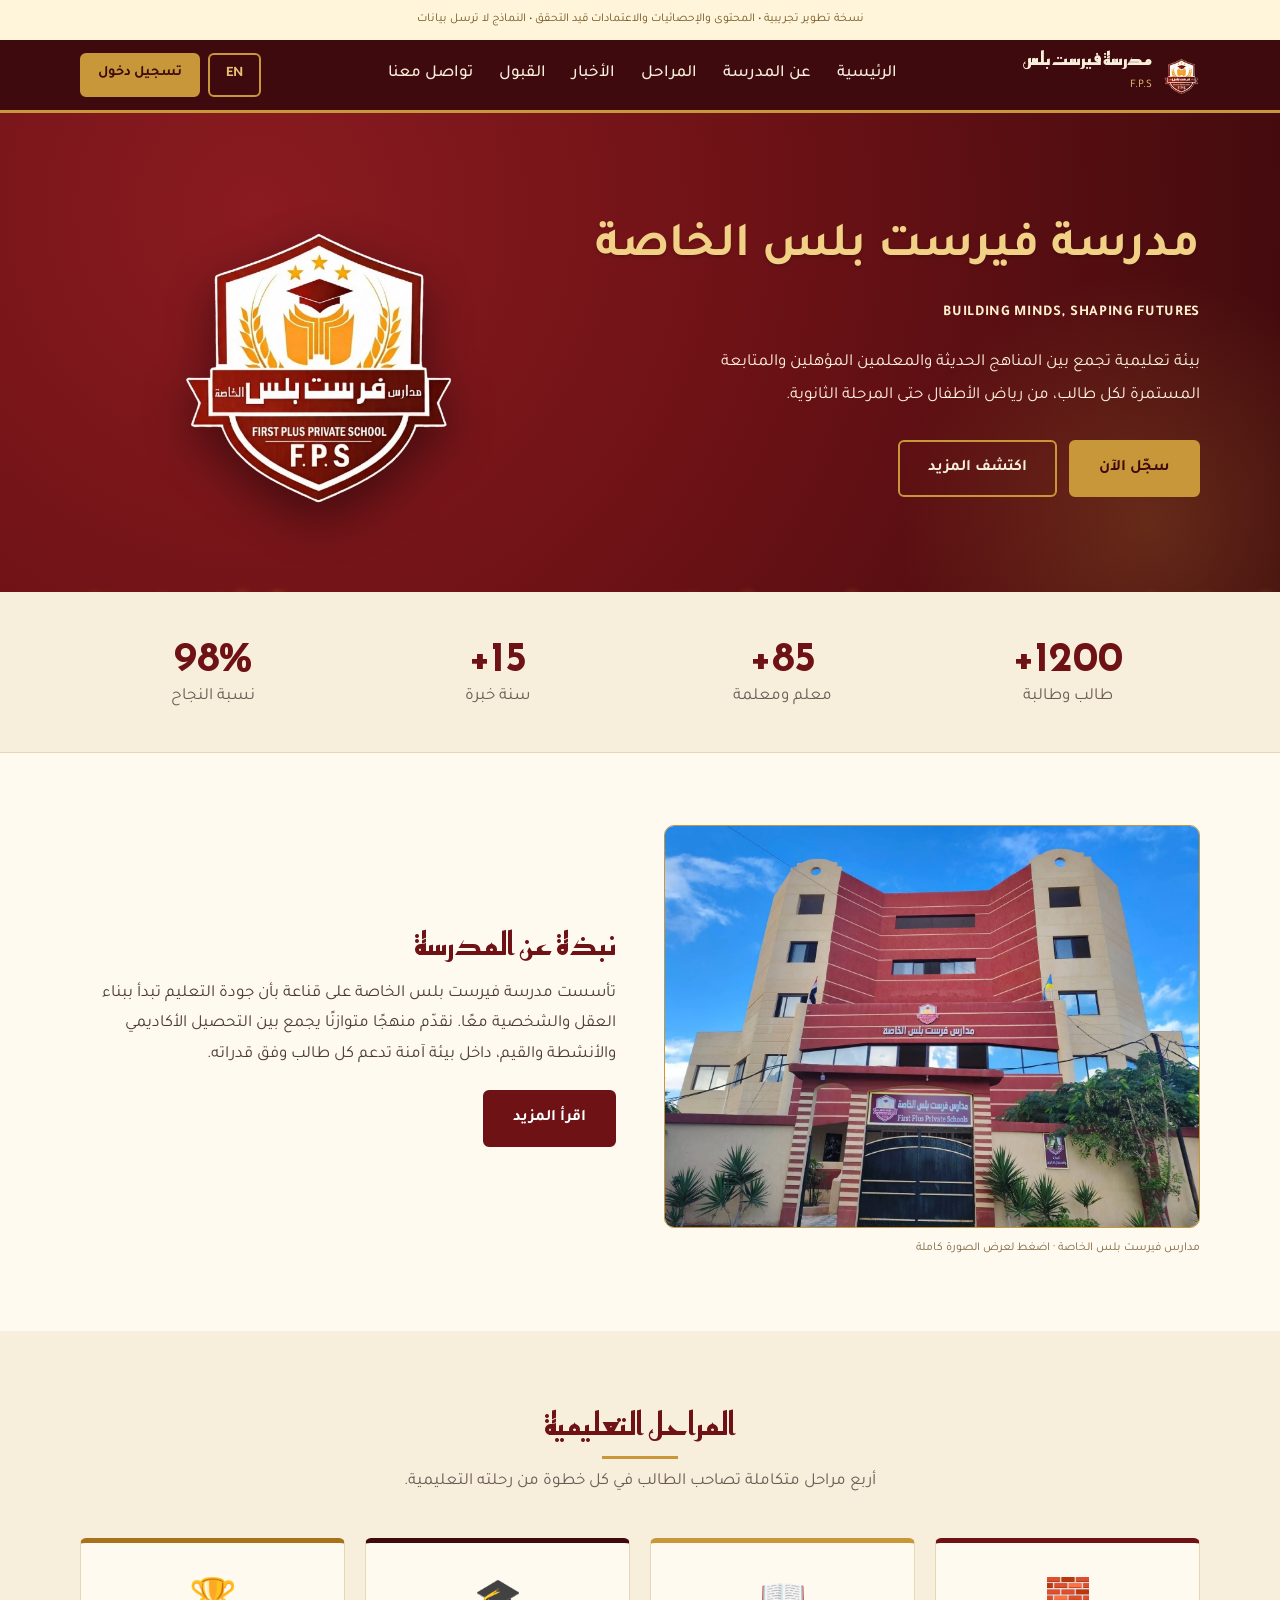
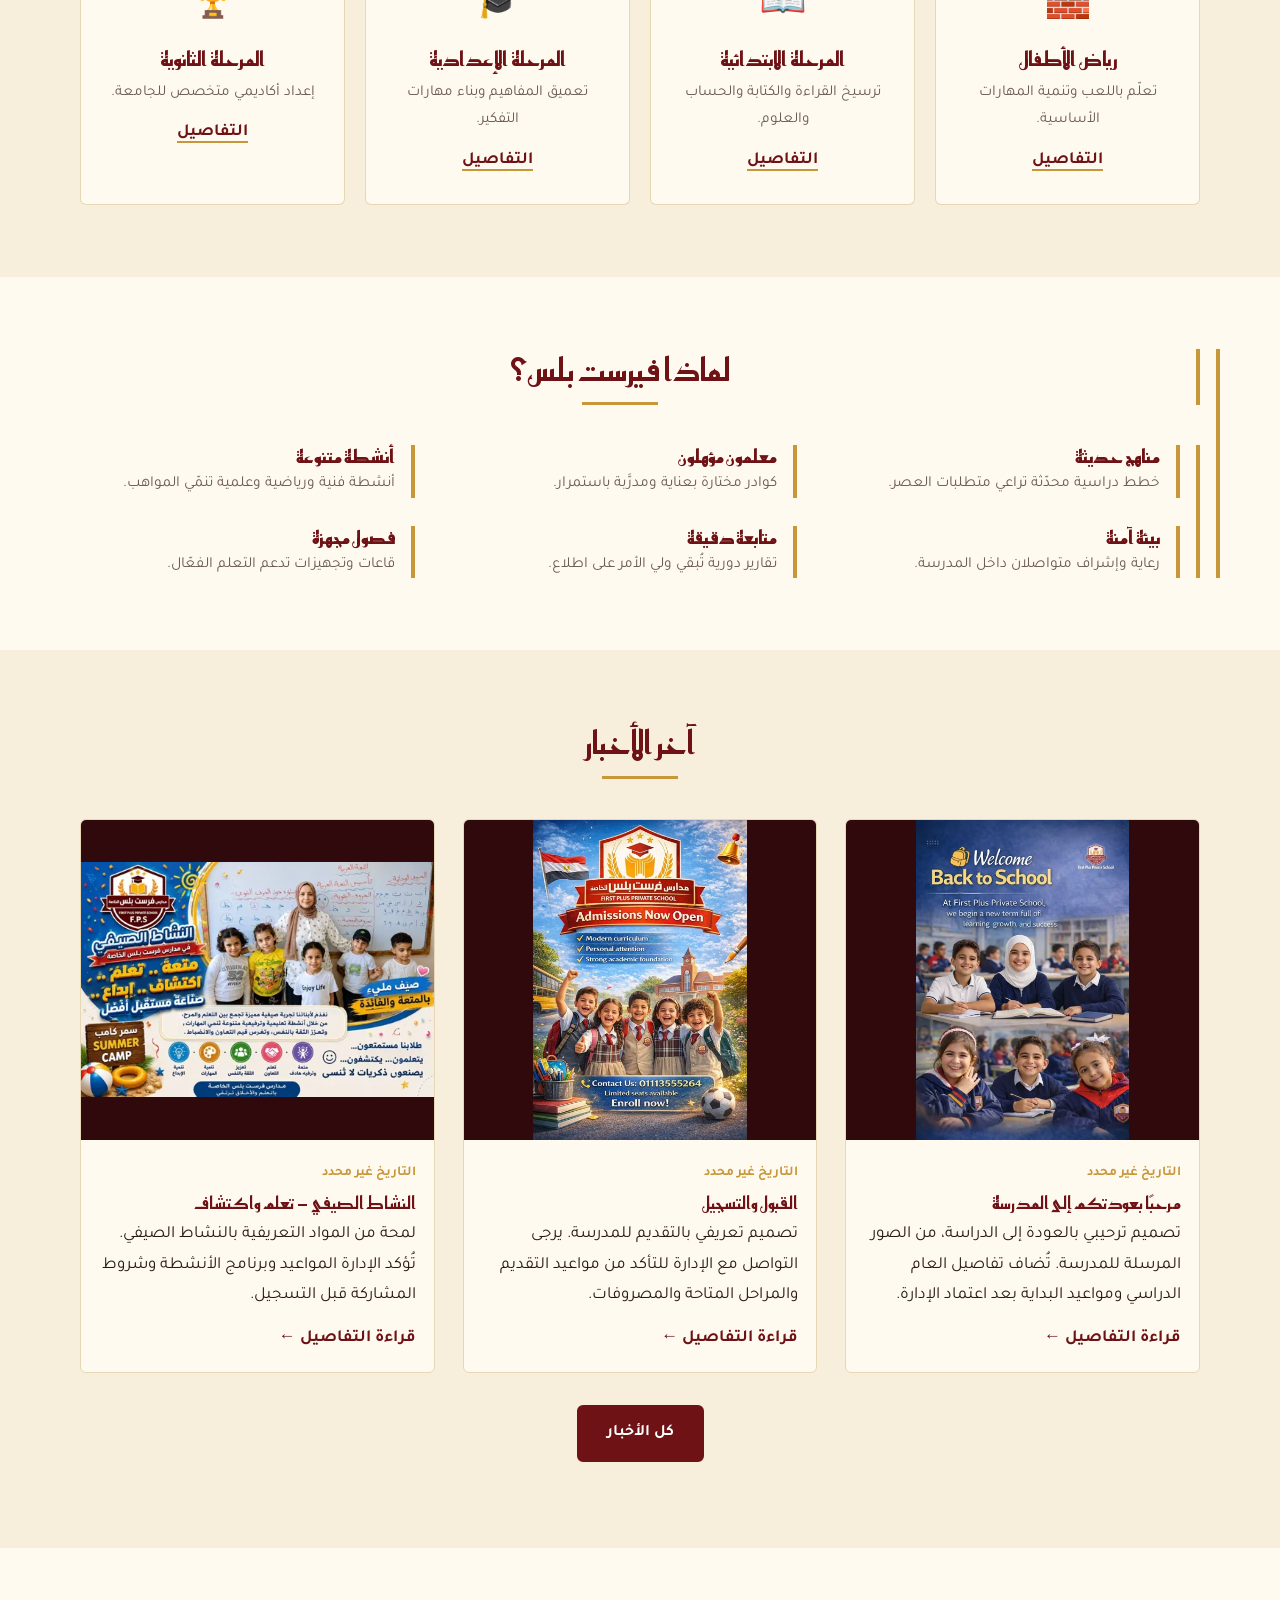
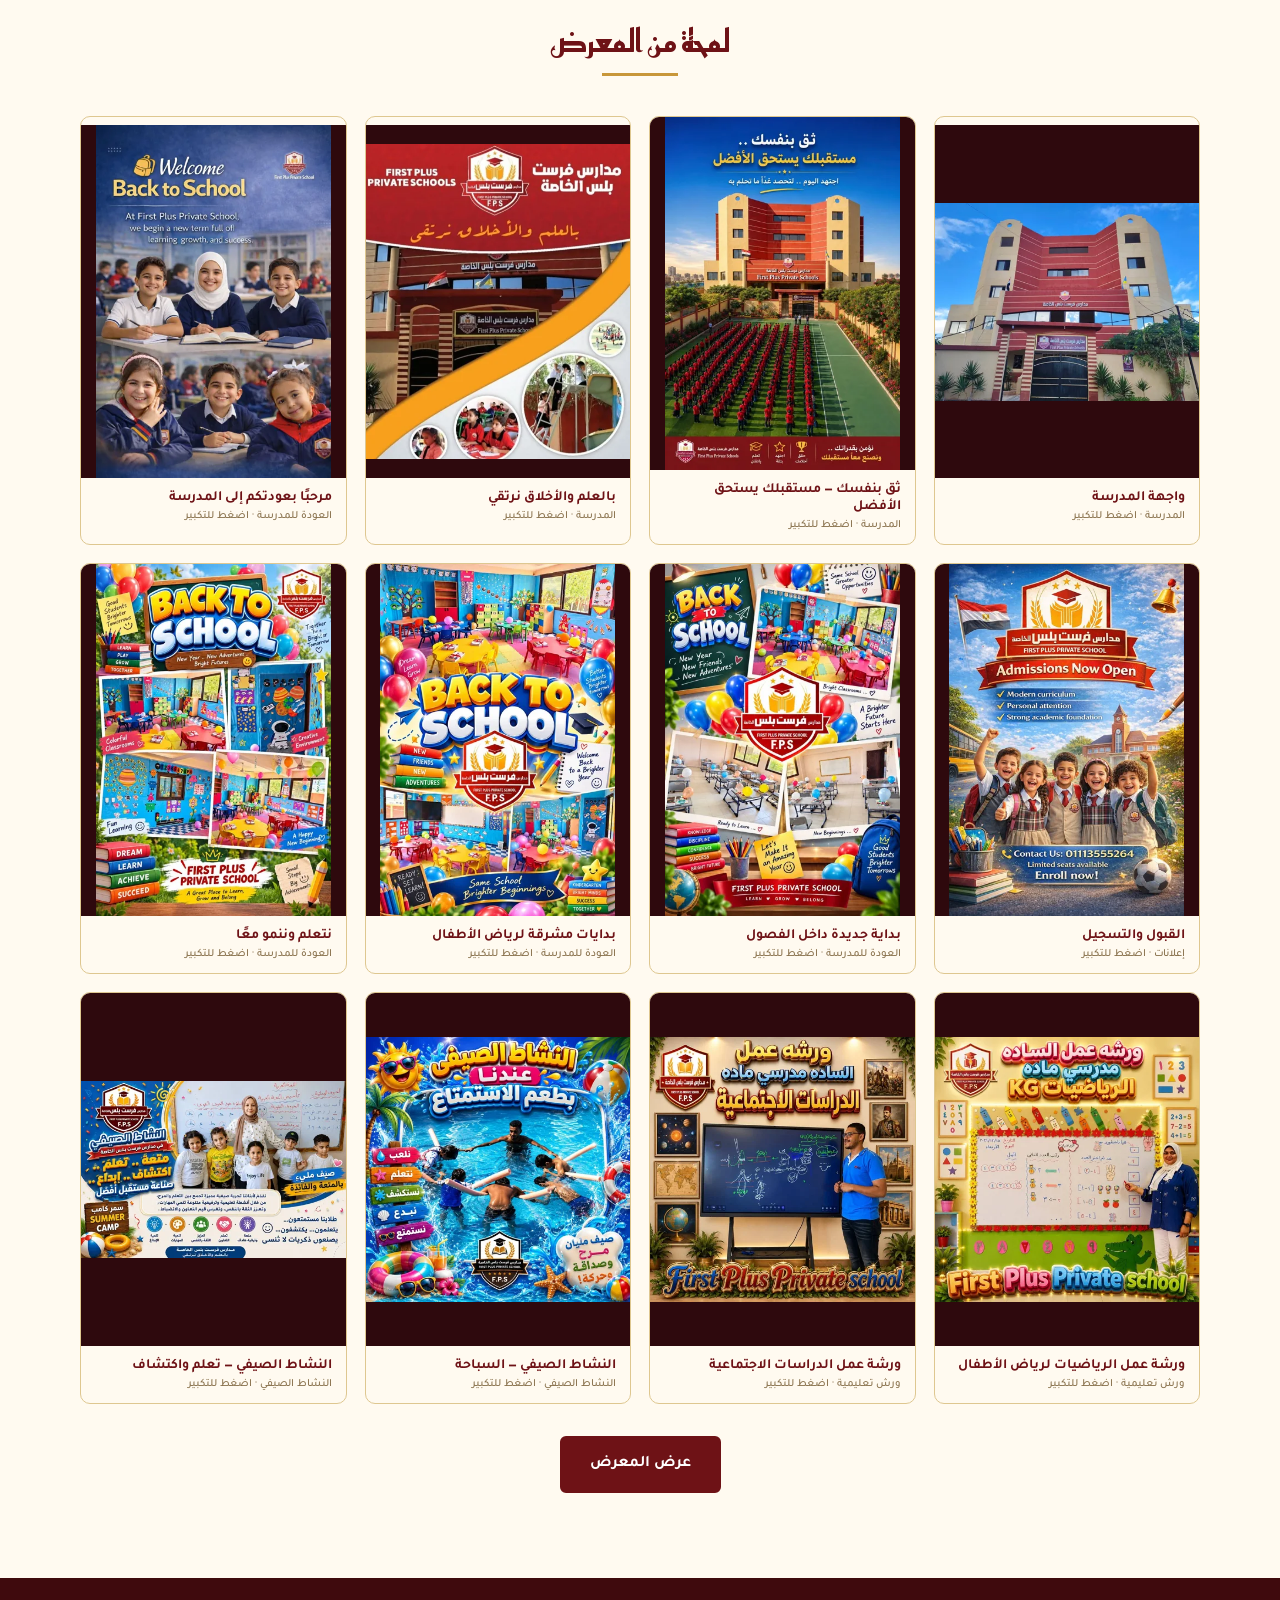
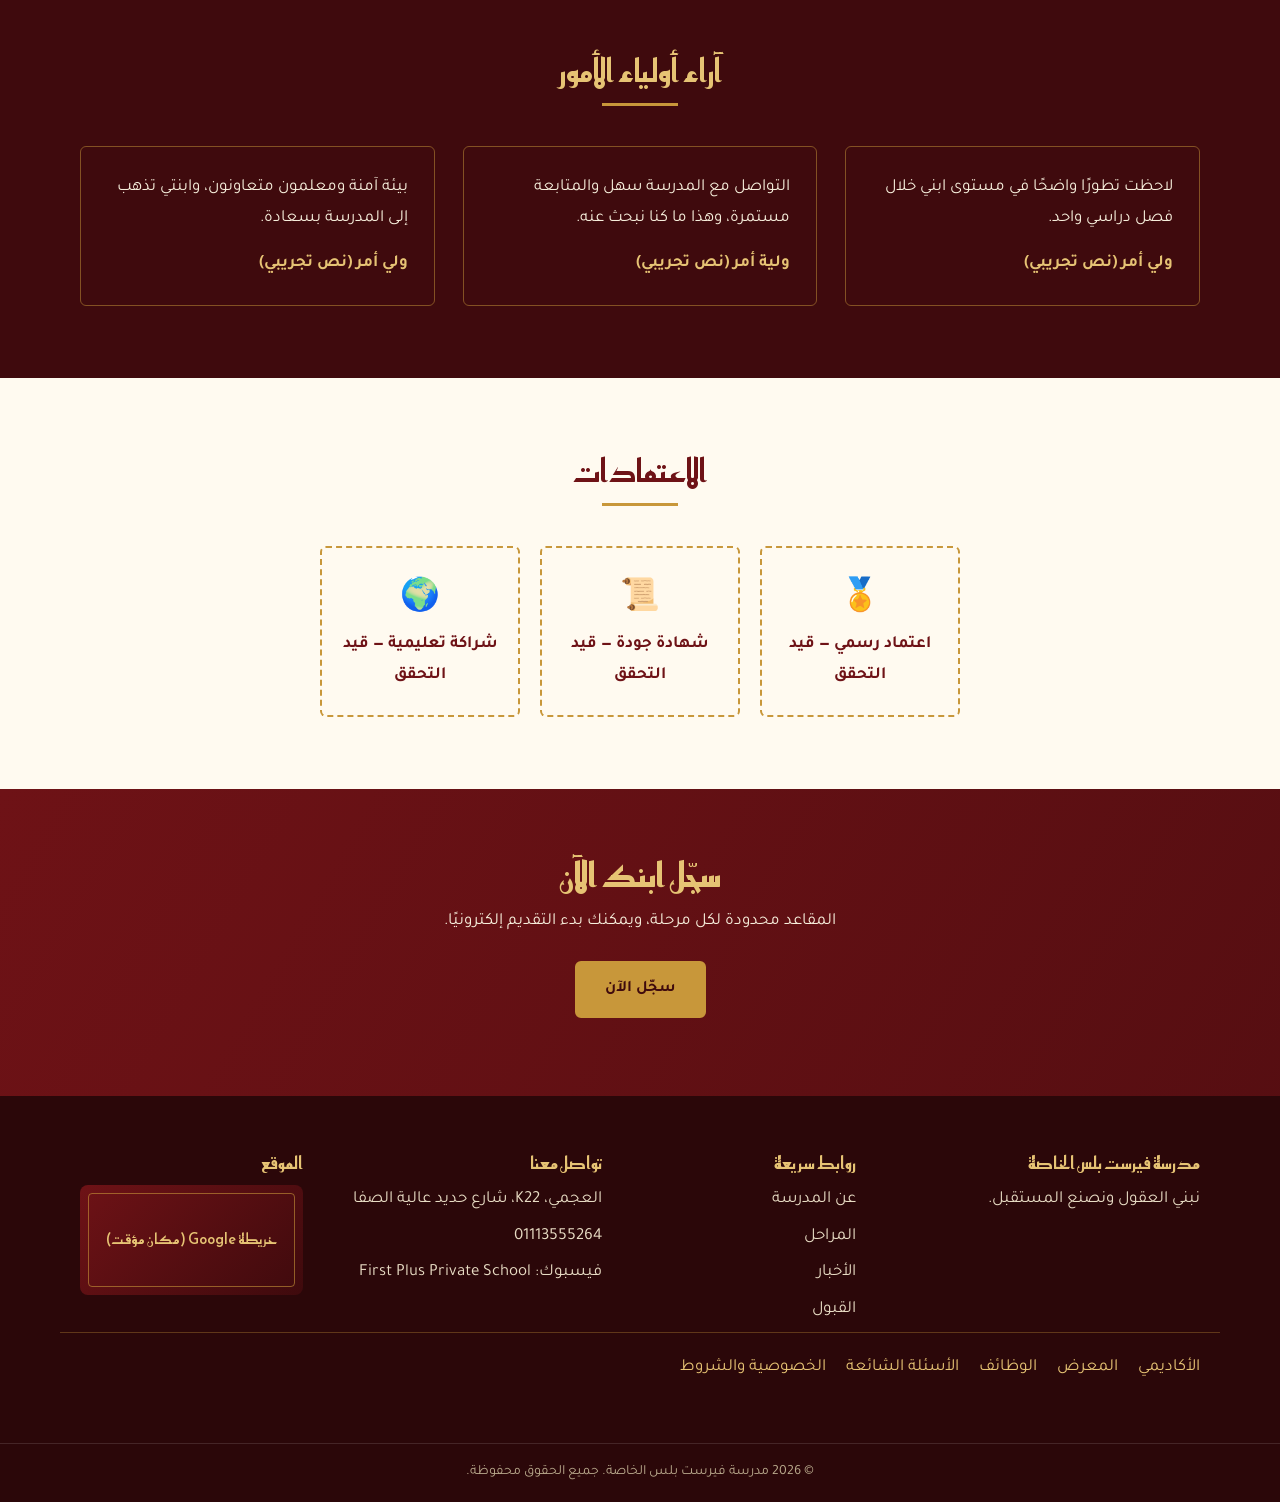
==== commit 40b1c1f2: "Fix typo in school name in index.html title" ====
--- a/site/index.html
+++ b/site/index.html
@@ -3,7 +3,7 @@
 <head>
 <meta charset="UTF-8">
 <meta name="viewport" content="width=device-width, initial-scale=1">
-<title>مدرسة فيرست بلس الخاصة | First Plus Private School</title>
+<title>مدرسة فرست بلس الخاصة | First Plus Private School</title>
 
 
 <link rel="stylesheet" href="styles.css">
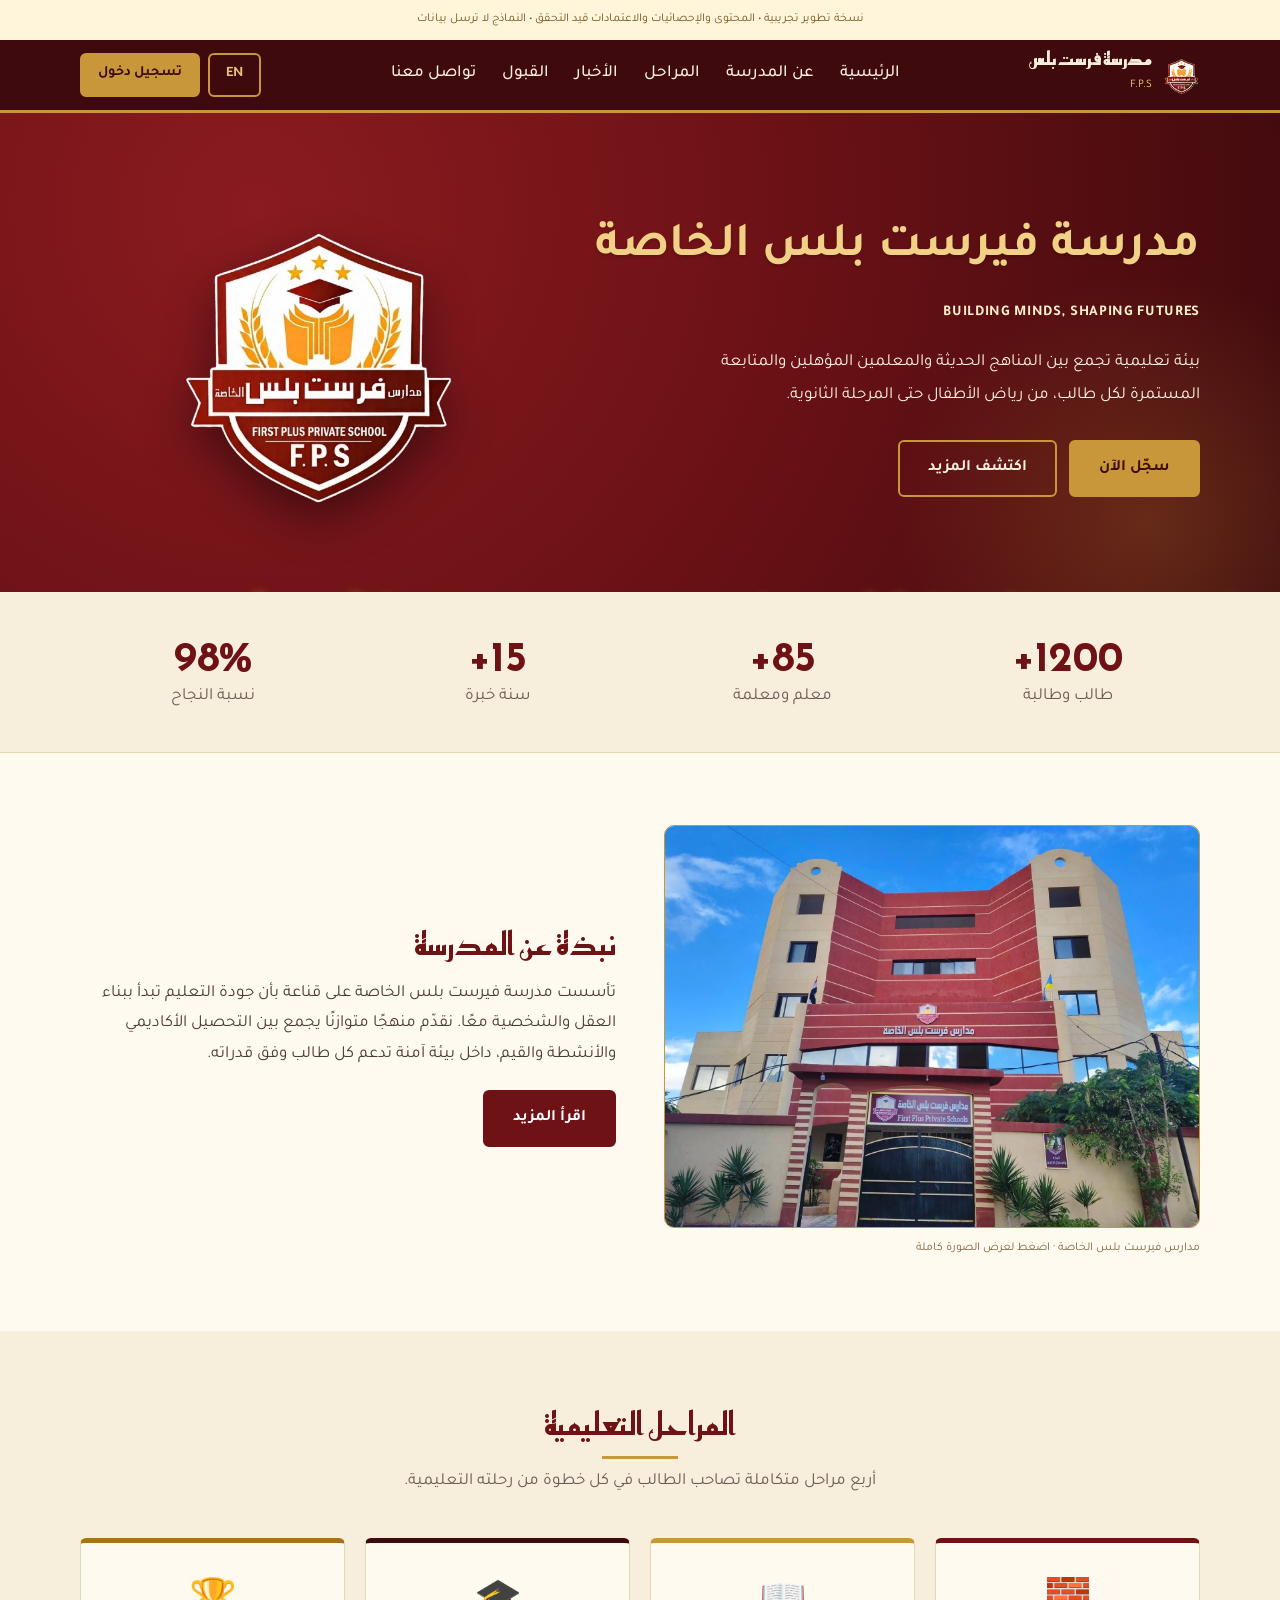
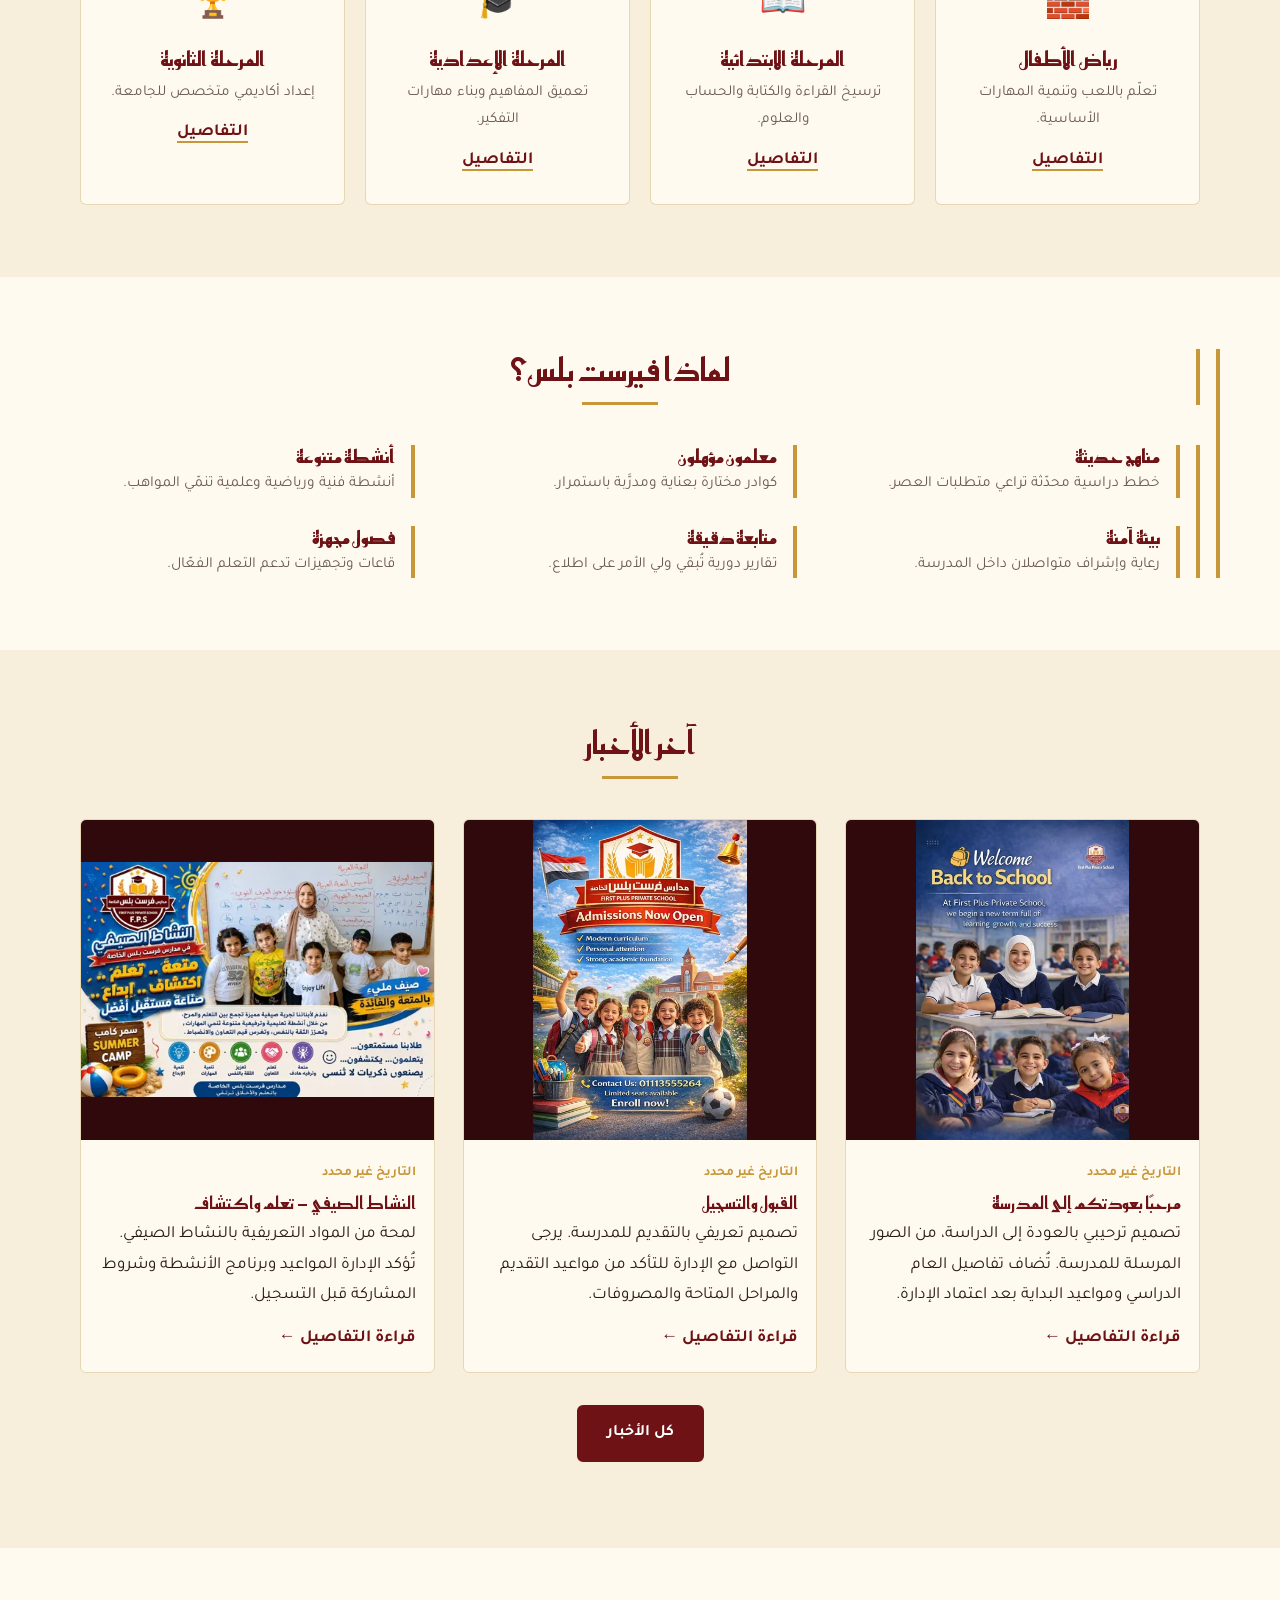
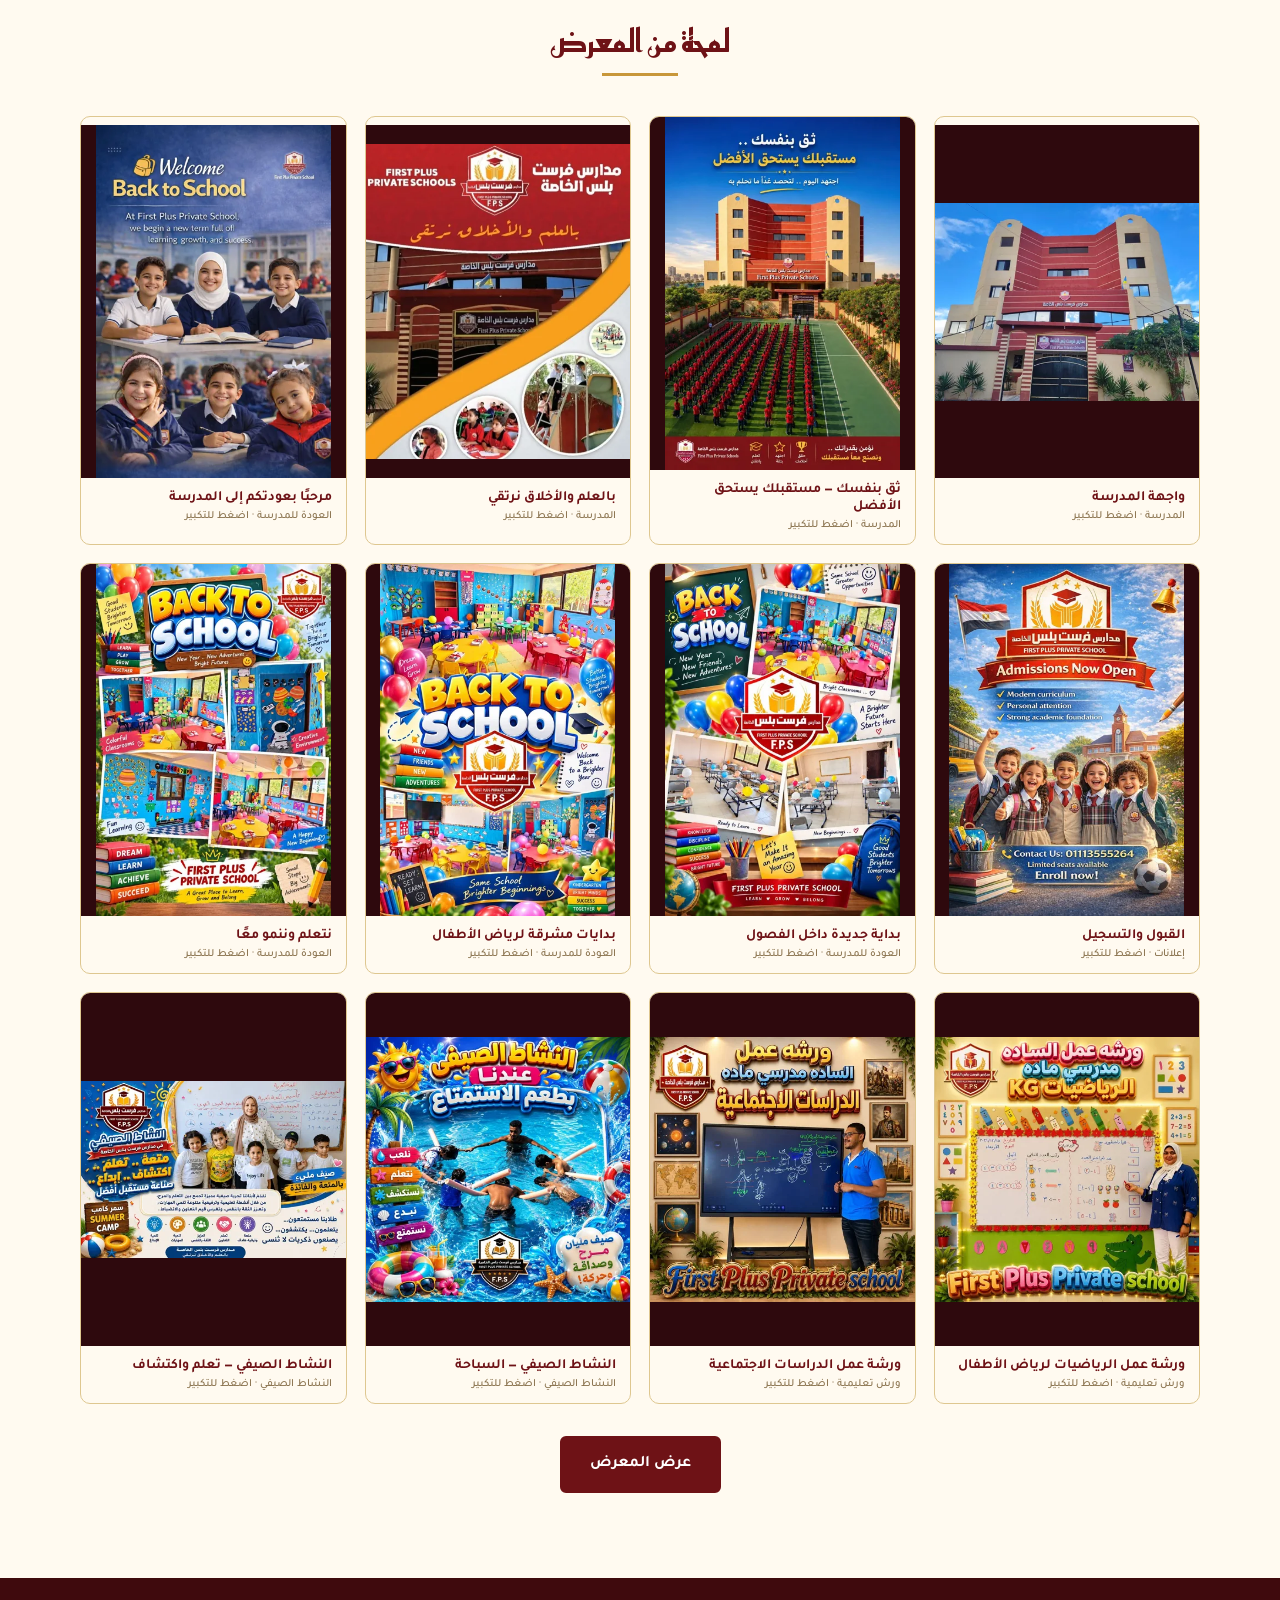
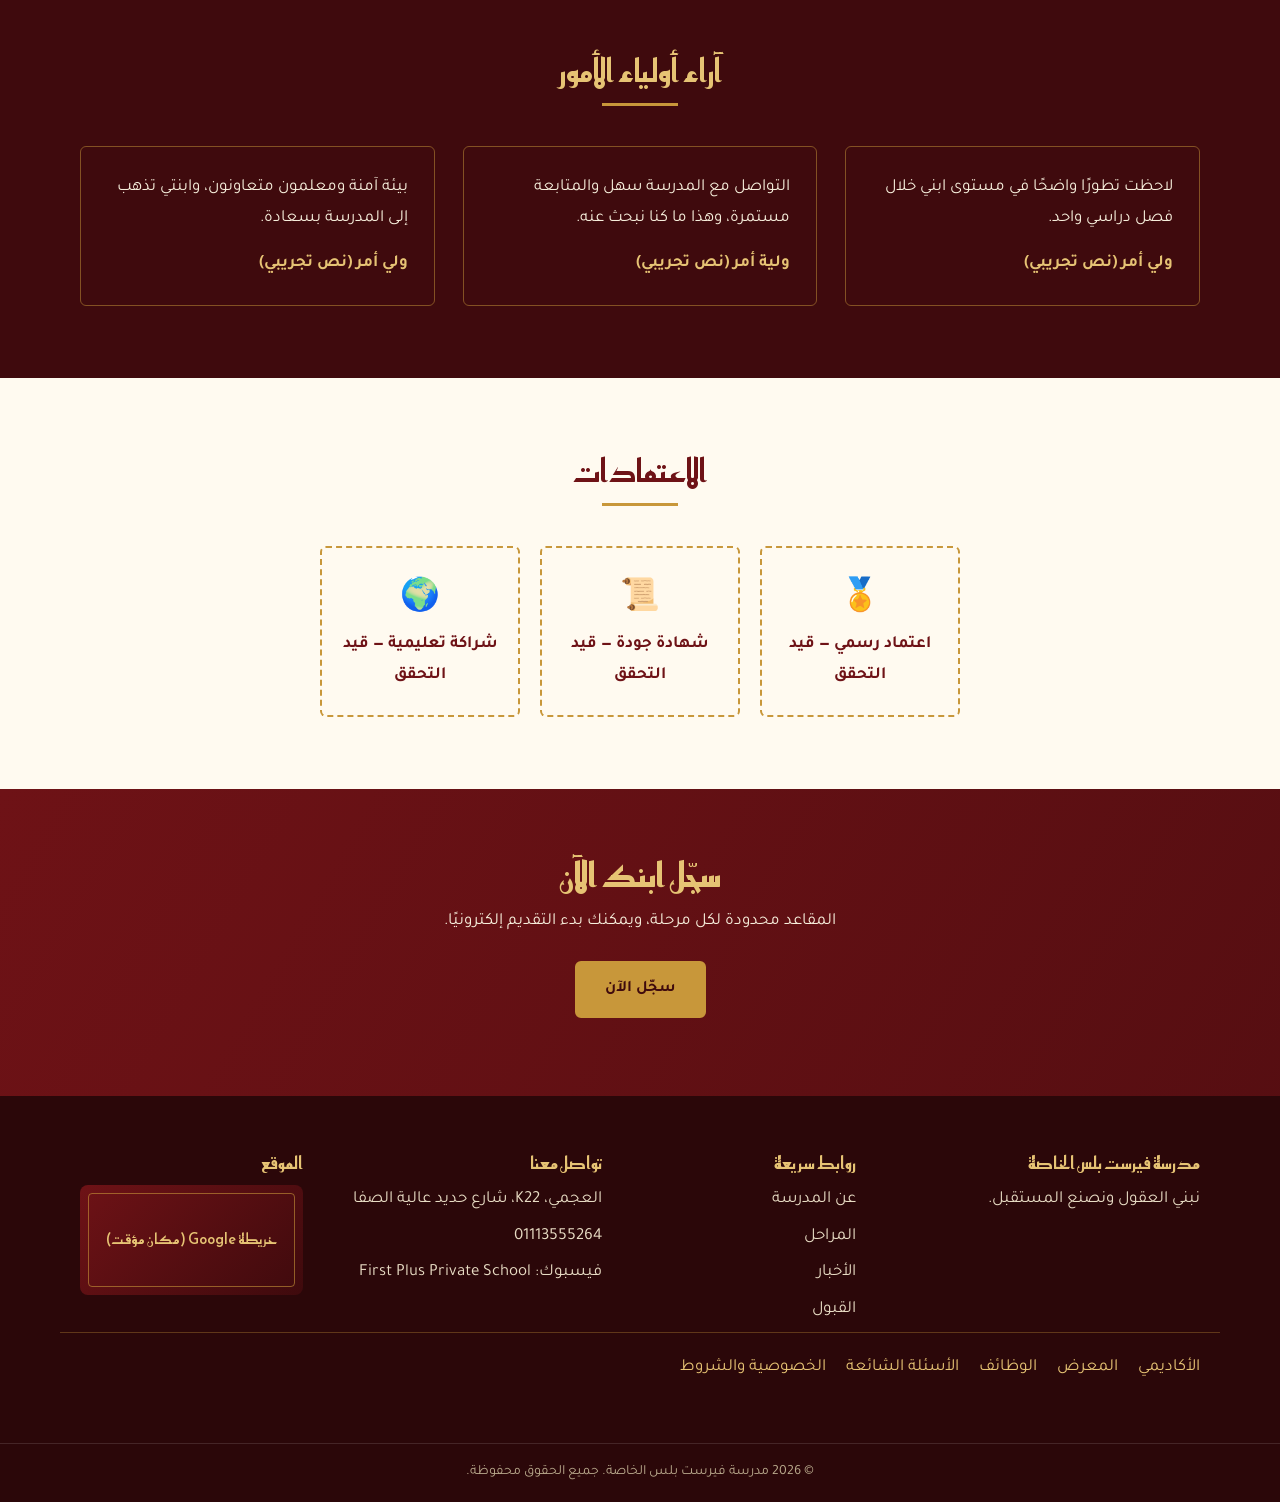
==== commit 4d3f6951: "Fix logo alt text and school name in index.html Updated alt text and school name in the header." ====
--- a/site/index.html
+++ b/site/index.html
@@ -14,8 +14,8 @@
 <header>
  <div class="wrap bar">
   <a href="#top" class="logo" aria-label="First Plus">
-   <img class="school-logo-small" src="../assets/images/image-01.png" alt="شعار مدارس فيرست بلس الخاصة">
-   <span><b data-en="First Plus School">مدرسة فيرست بلس</b><small>F.P.S</small></span>
+   <img class="school-logo-small" src="../assets/images/image-01.png" alt="شعار مدارس فرست بلس الخاصة">
+   <span><b data-en="First Plus School">مدرسة فرست بلس</b><small>F.P.S</small></span>
   </a>
   <nav id="menu" aria-label="القائمة الرئيسية">
    <ul>
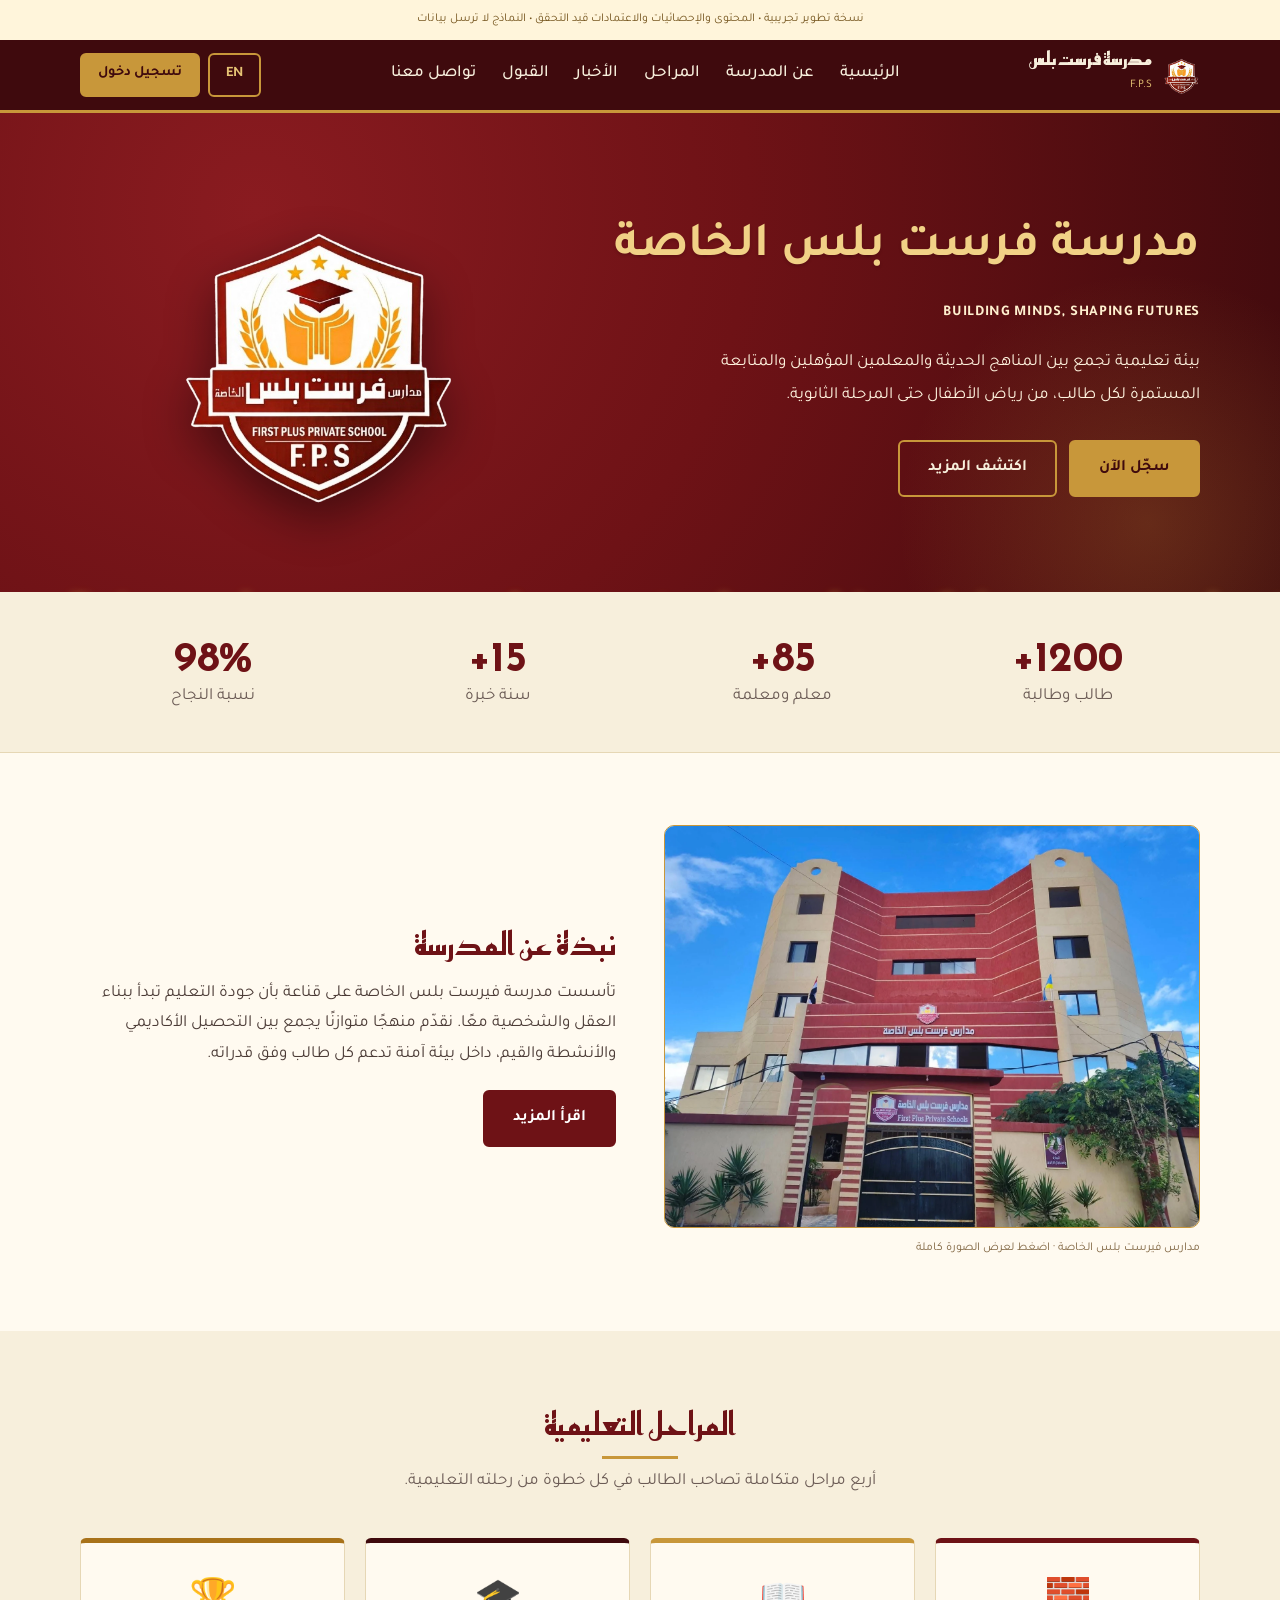
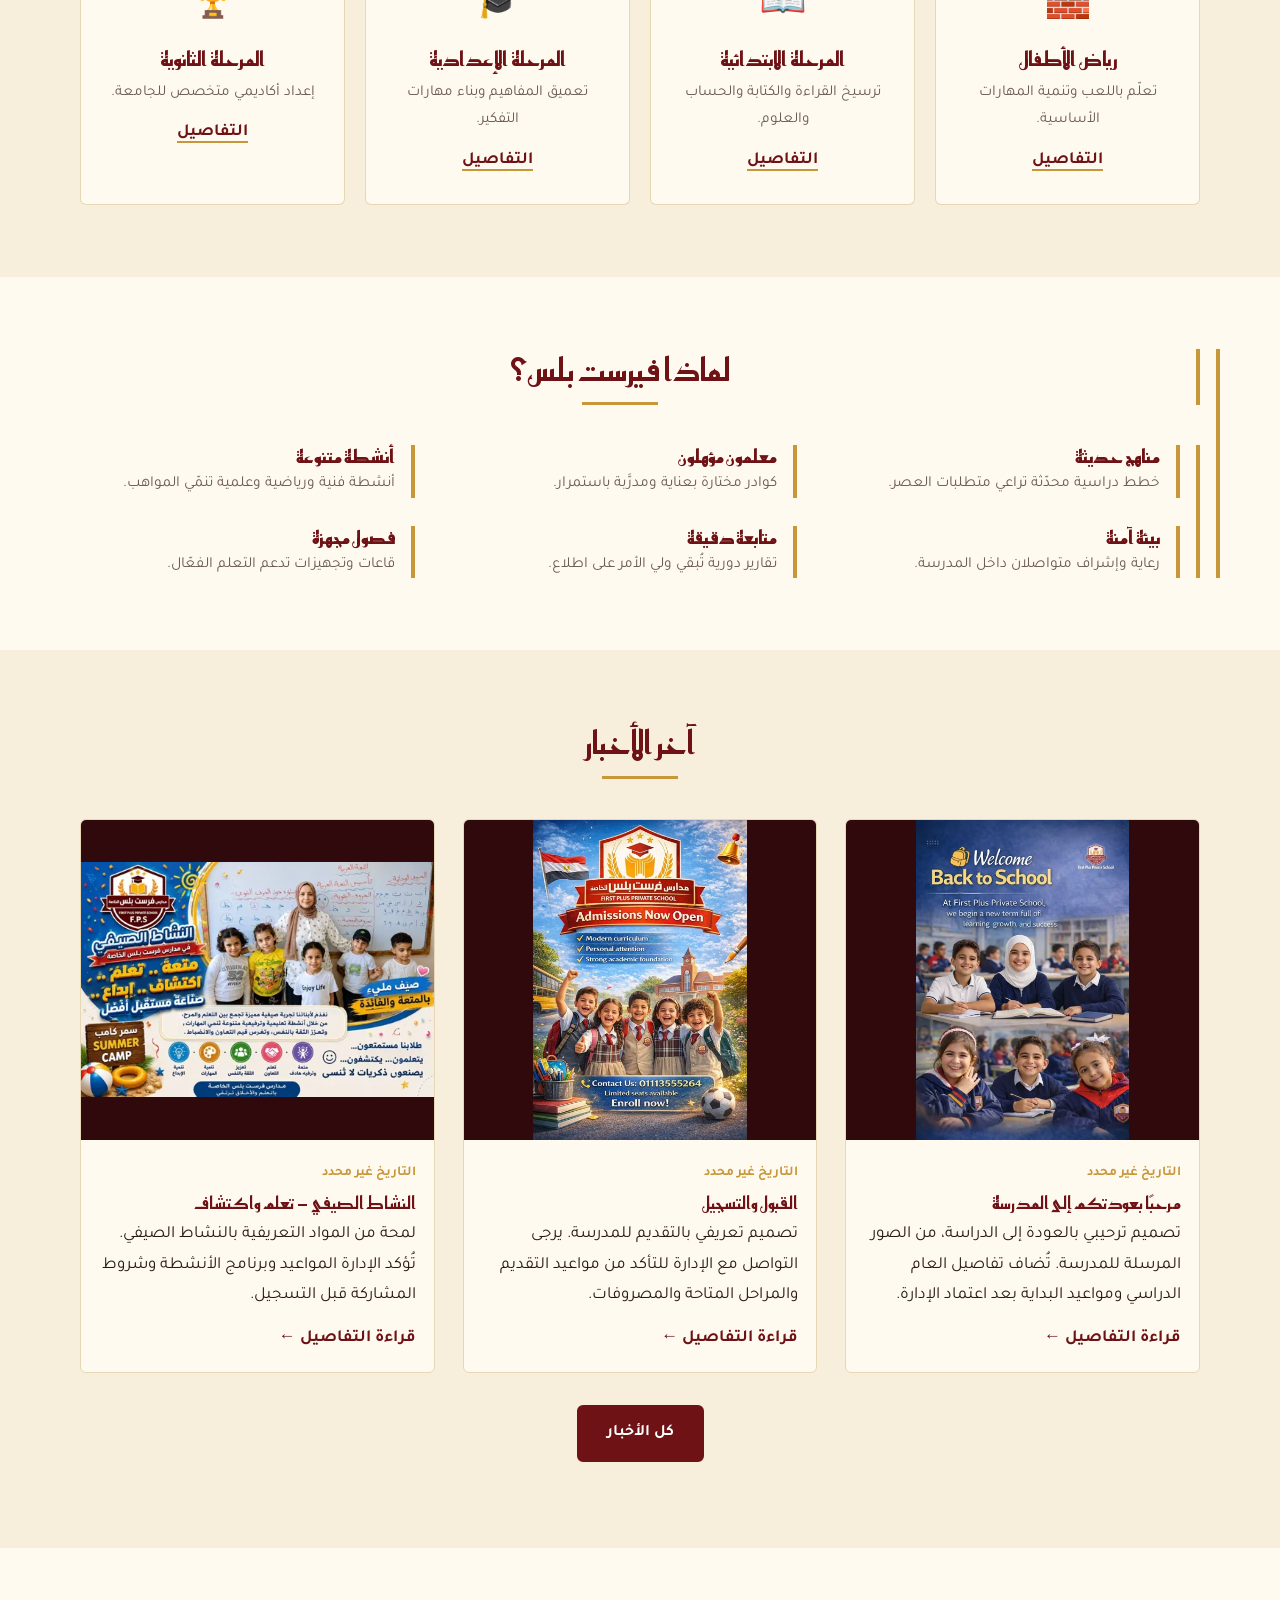
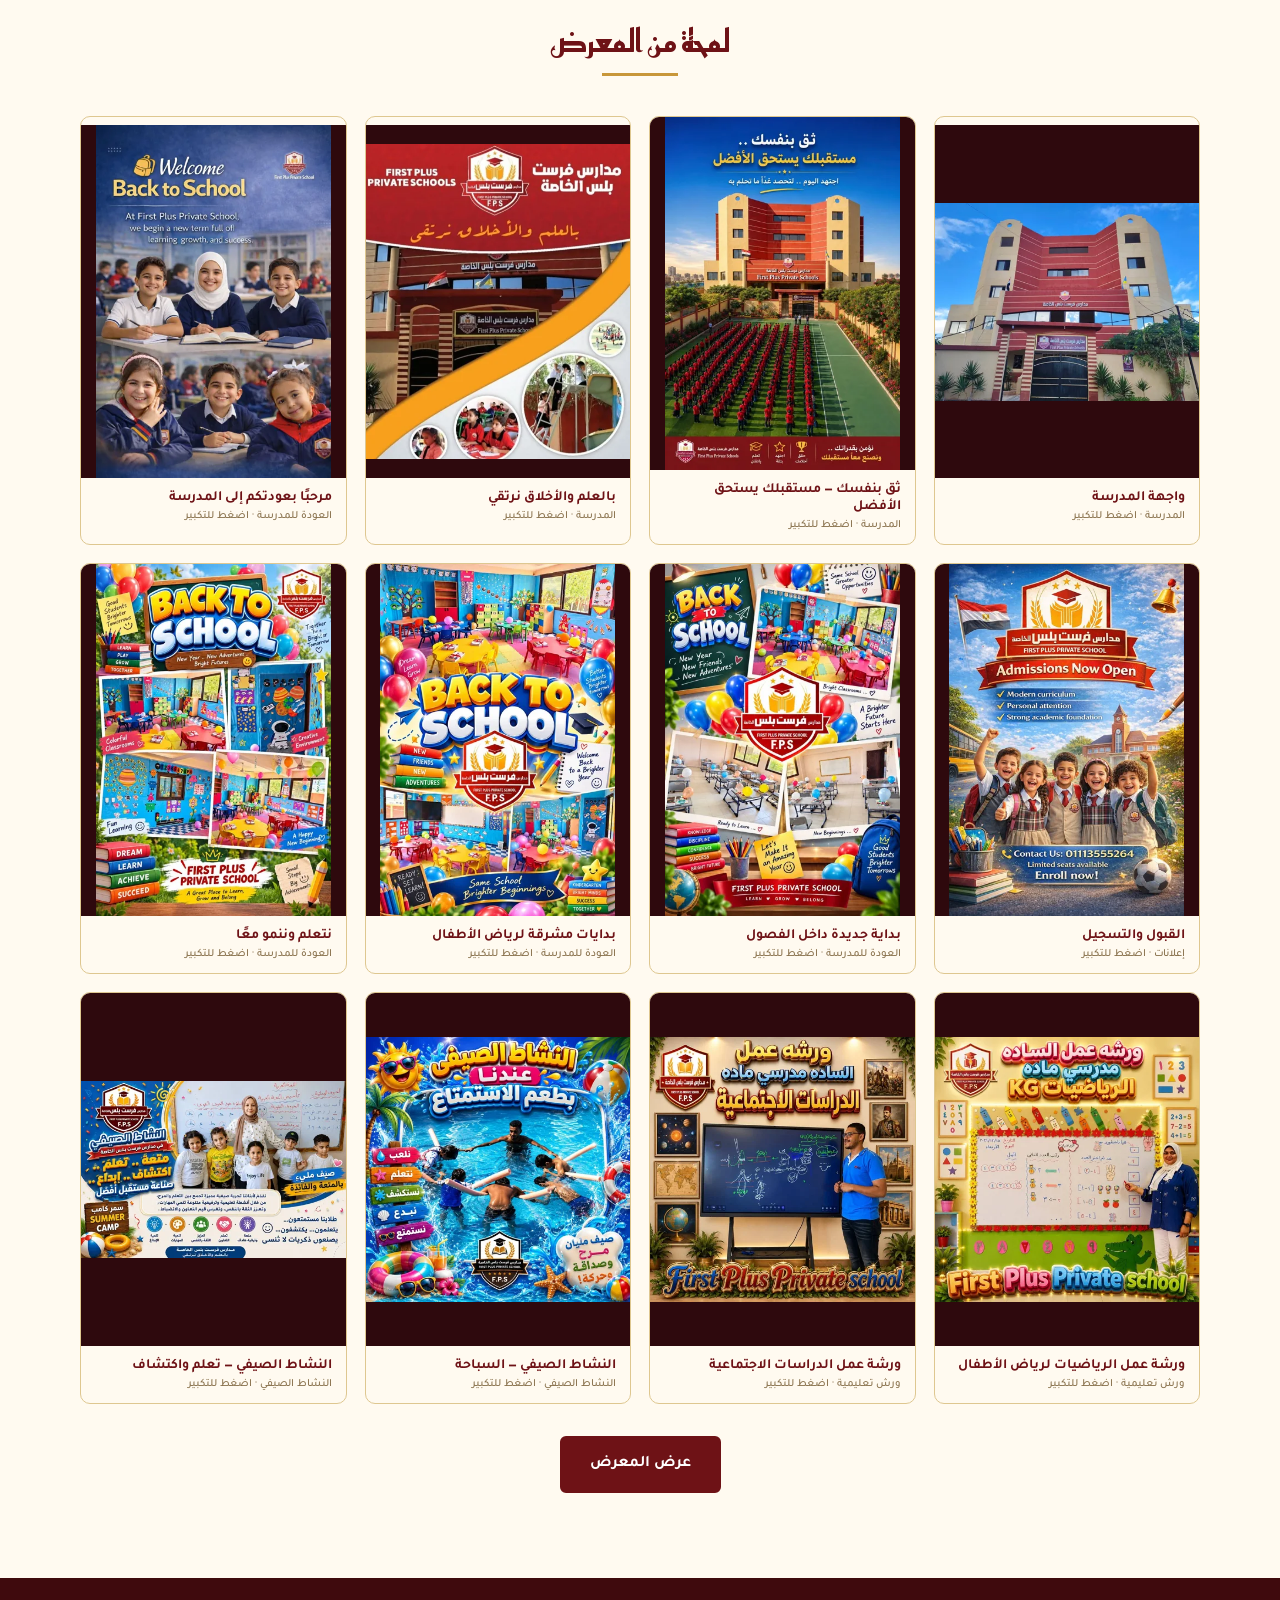
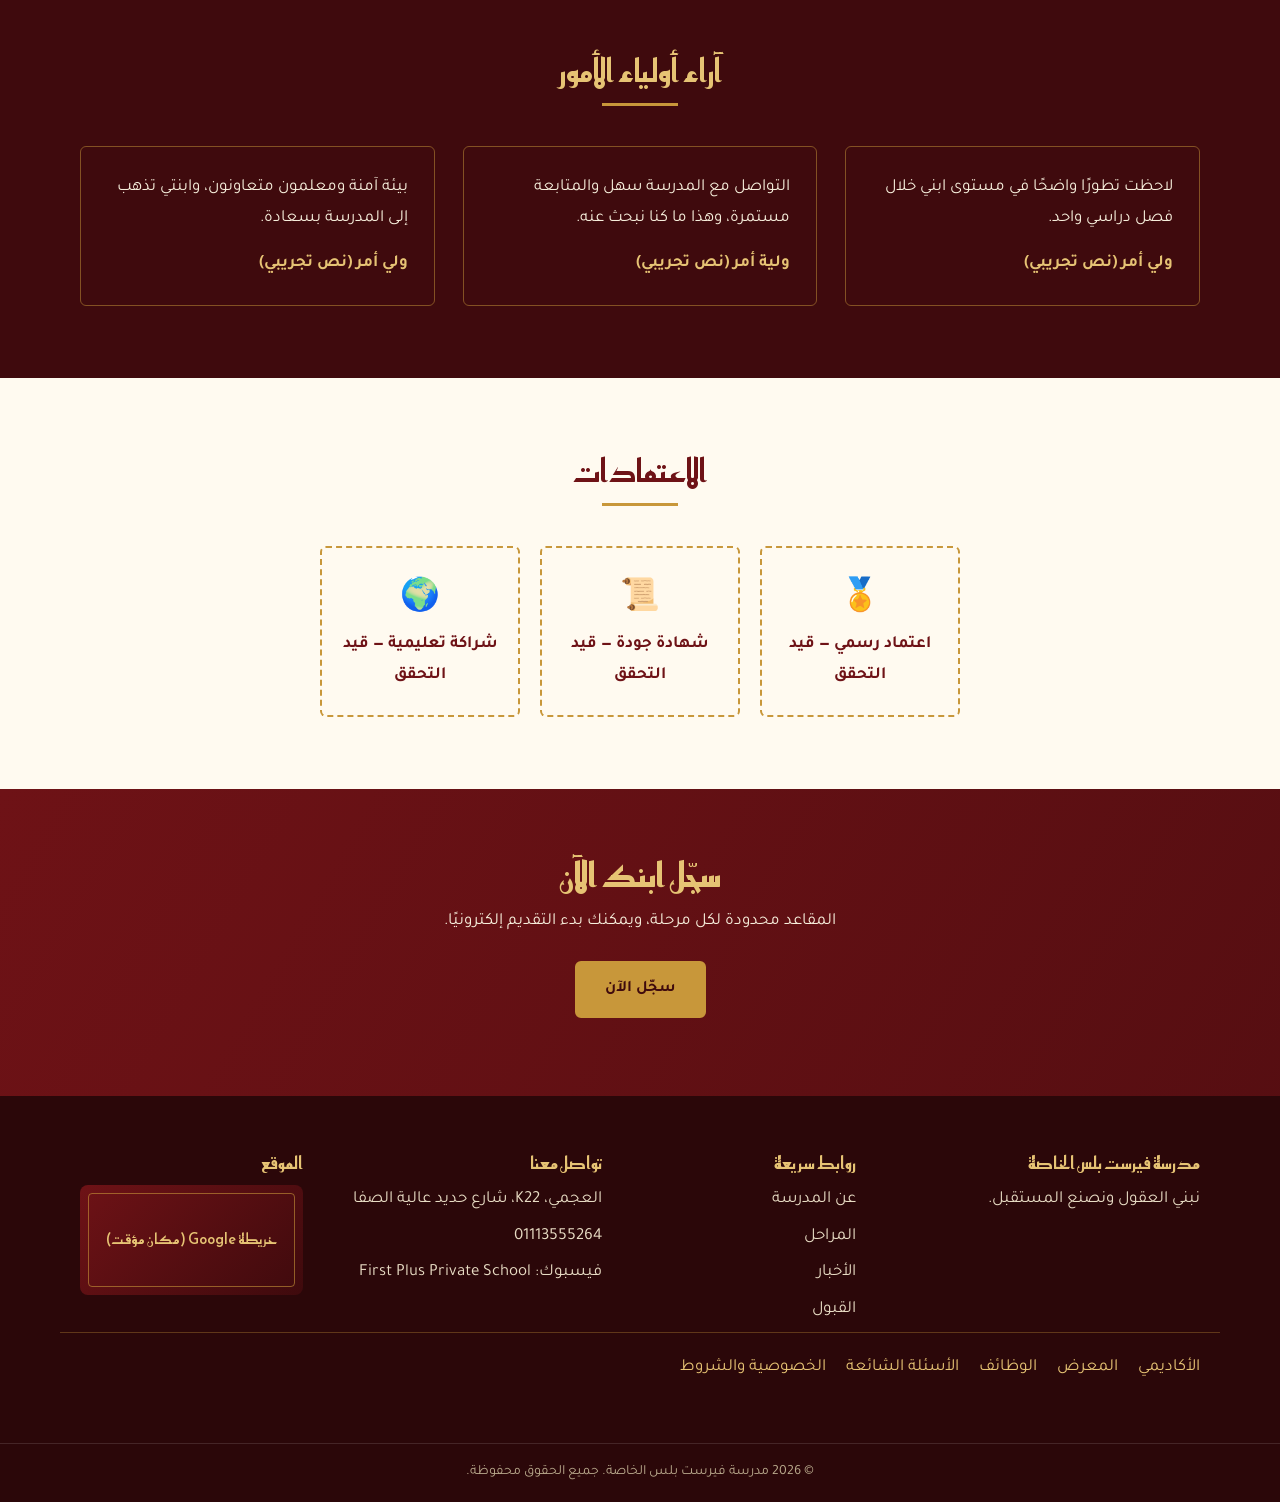
==== commit 30516cba: "Fix spelling of 'فرست' in school name" ====
--- a/site/index.html
+++ b/site/index.html
@@ -39,7 +39,7 @@
 <section class="hero">
  <div class="wrap">
   <div>
-   <h1 data-en="First Plus Private School">مدرسة فيرست بلس الخاصة</h1>
+   <h1 data-en="First Plus Private School">مدرسة فرست بلس الخاصة</h1>
    <div class="en">BUILDING MINDS, SHAPING FUTURES</div>
    <p data-en="A learning environment that combines a modern curriculum, qualified teachers, and continuous follow-up with every student, from kindergarten to secondary school.">بيئة تعليمية تجمع بين المناهج الحديثة والمعلمين المؤهلين والمتابعة المستمرة لكل طالب، من رياض الأطفال حتى المرحلة الثانوية.</p>
    <div class="cta">
